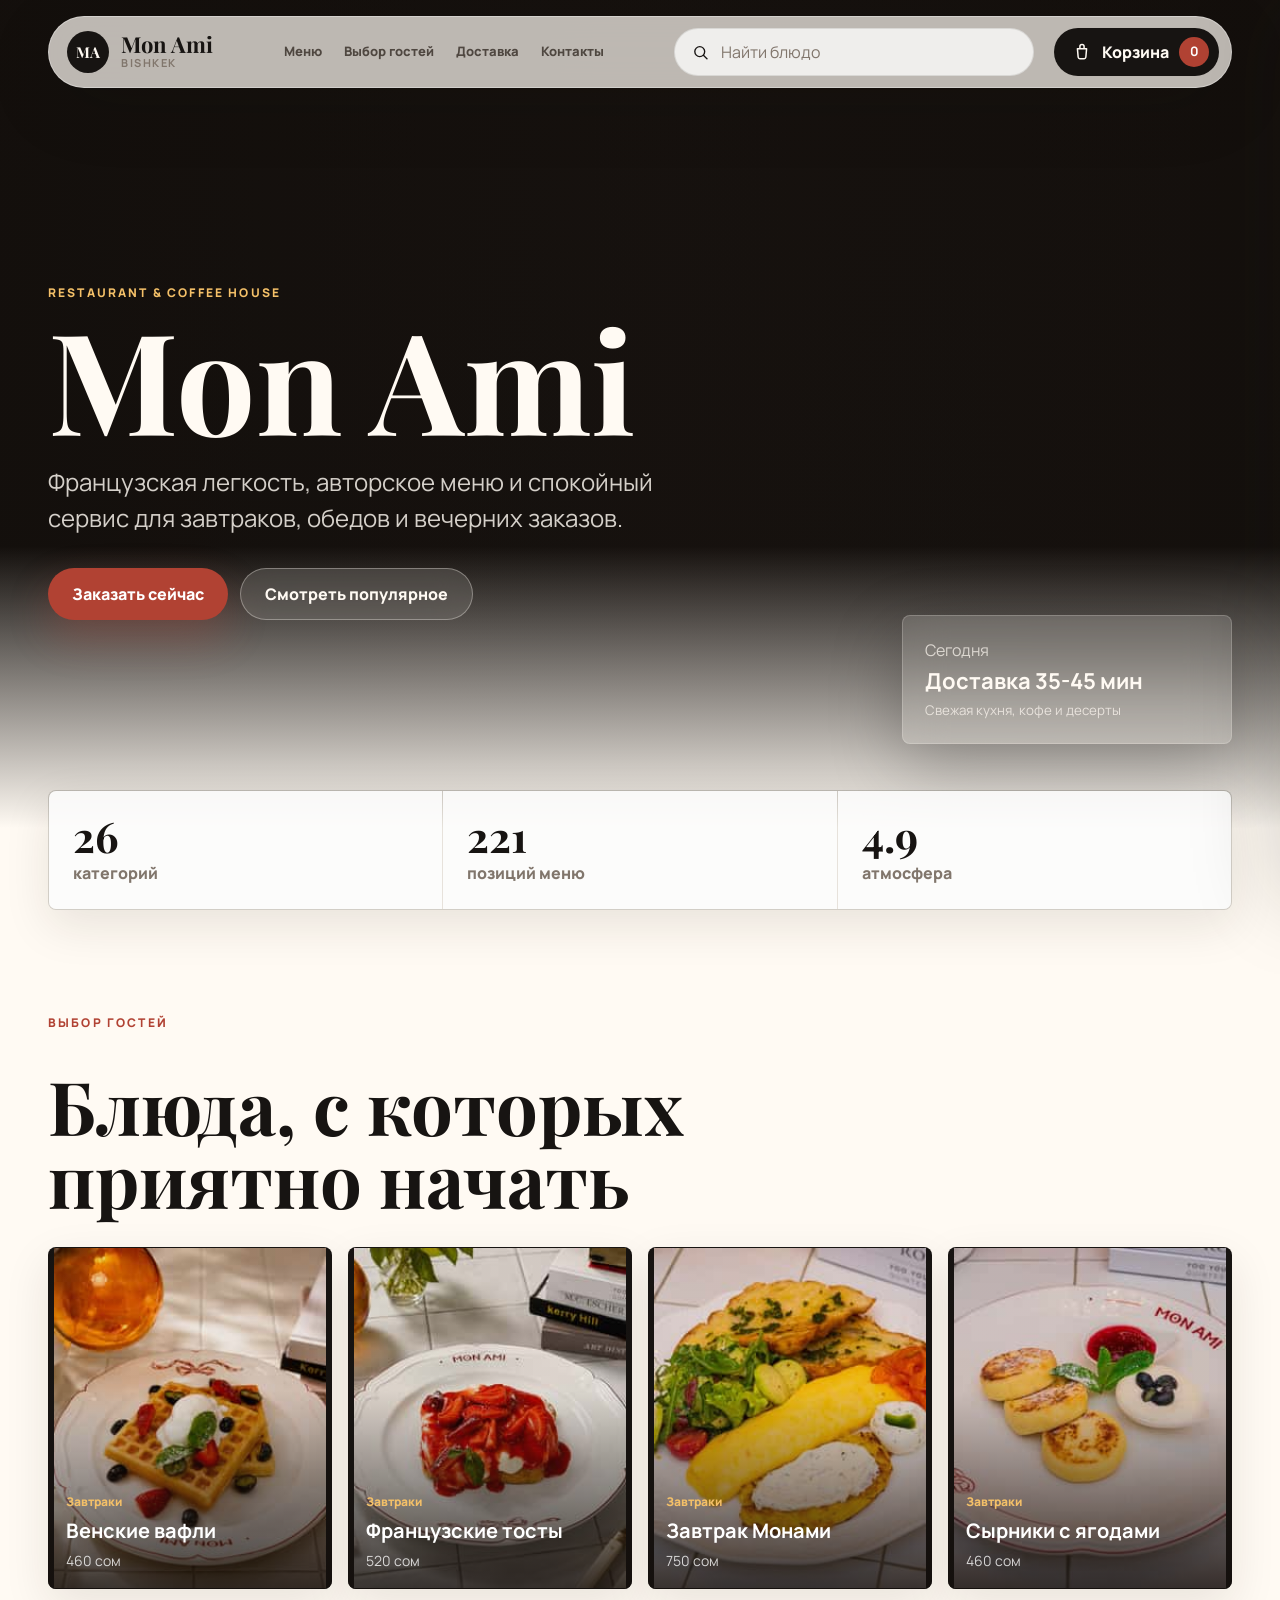
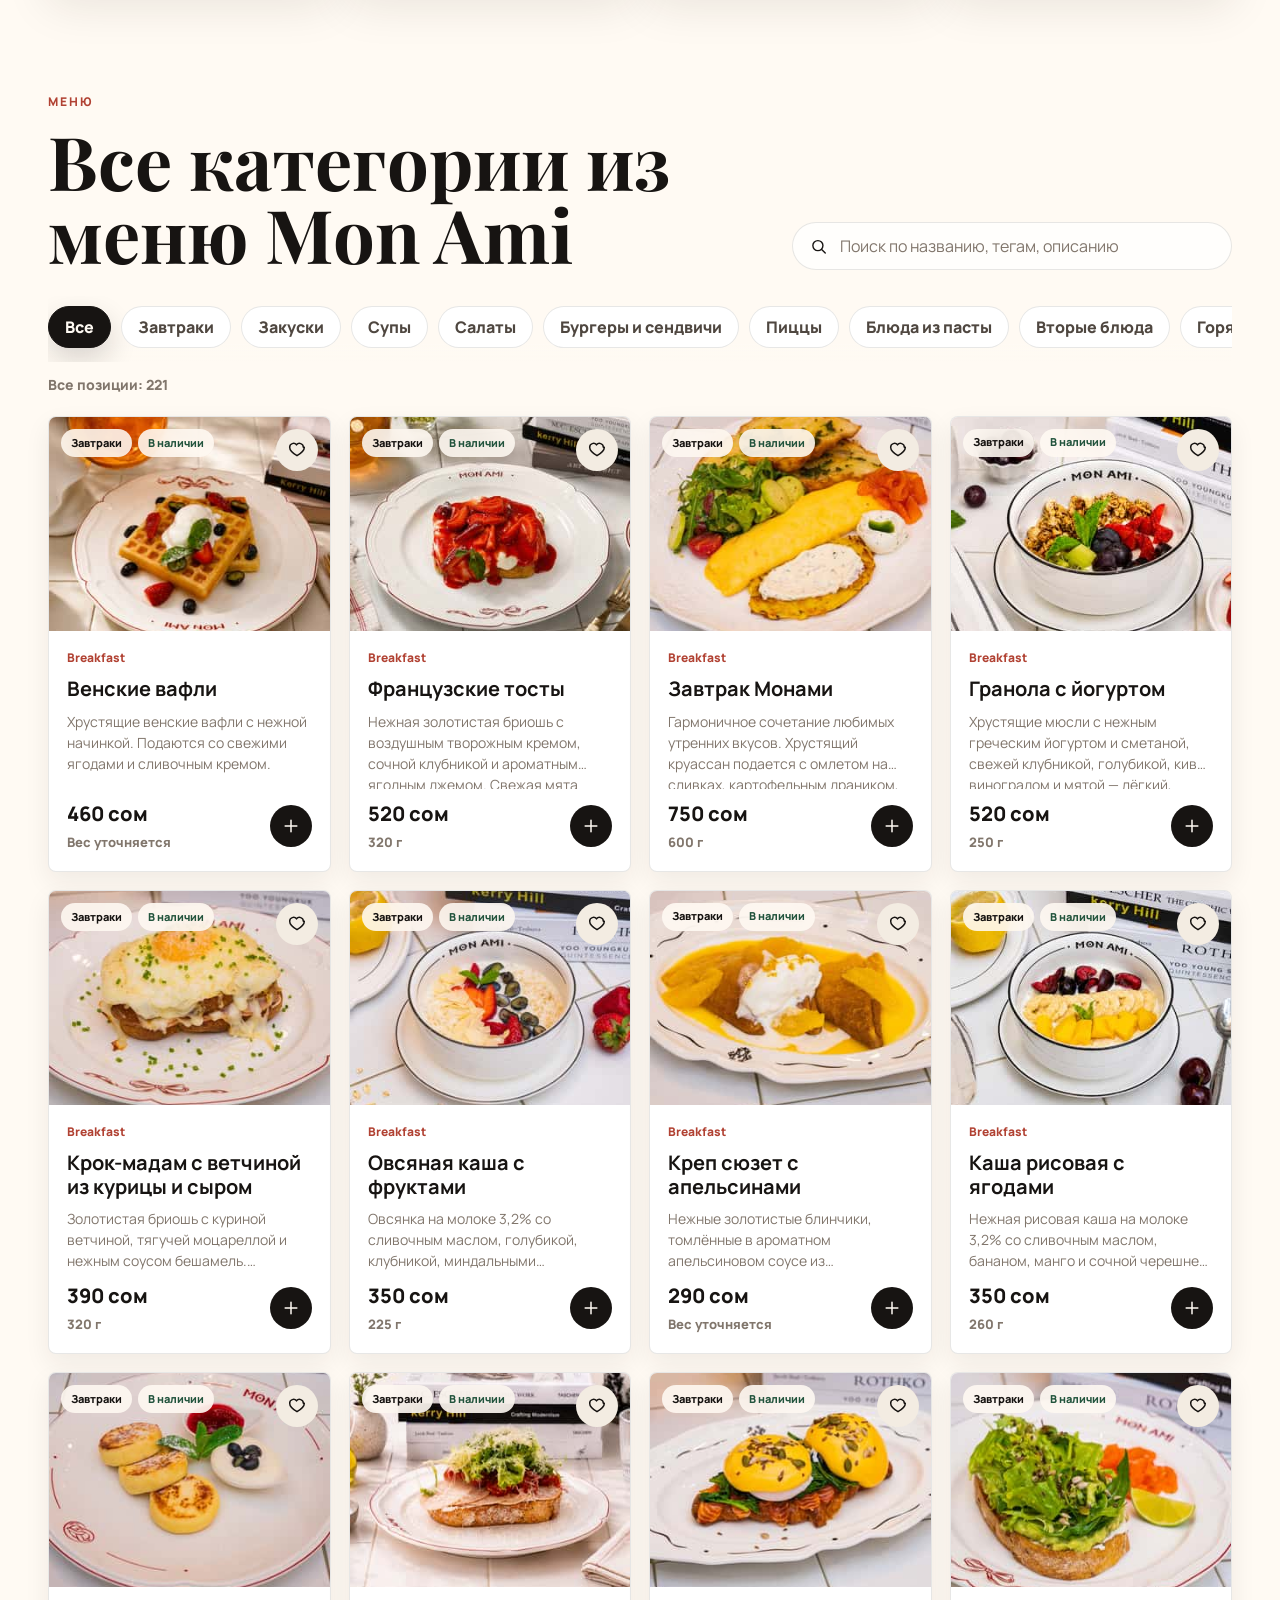
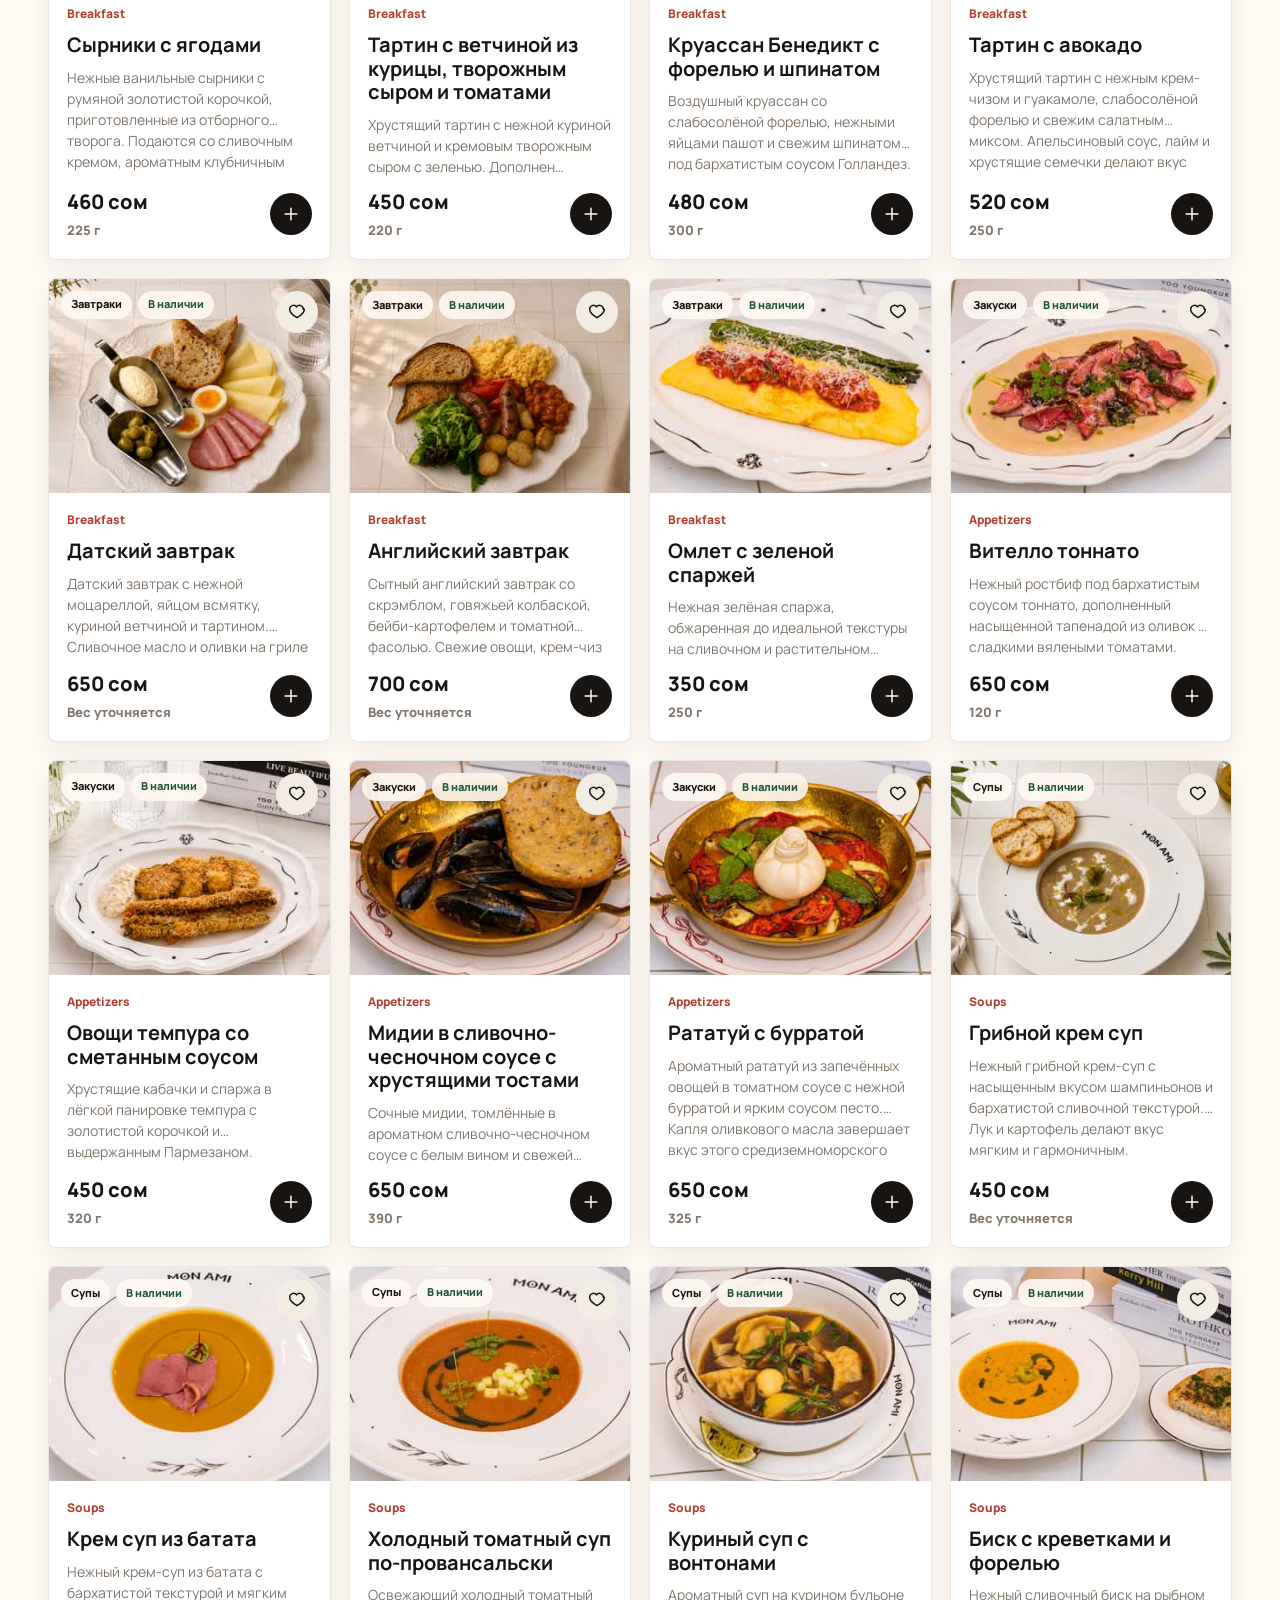
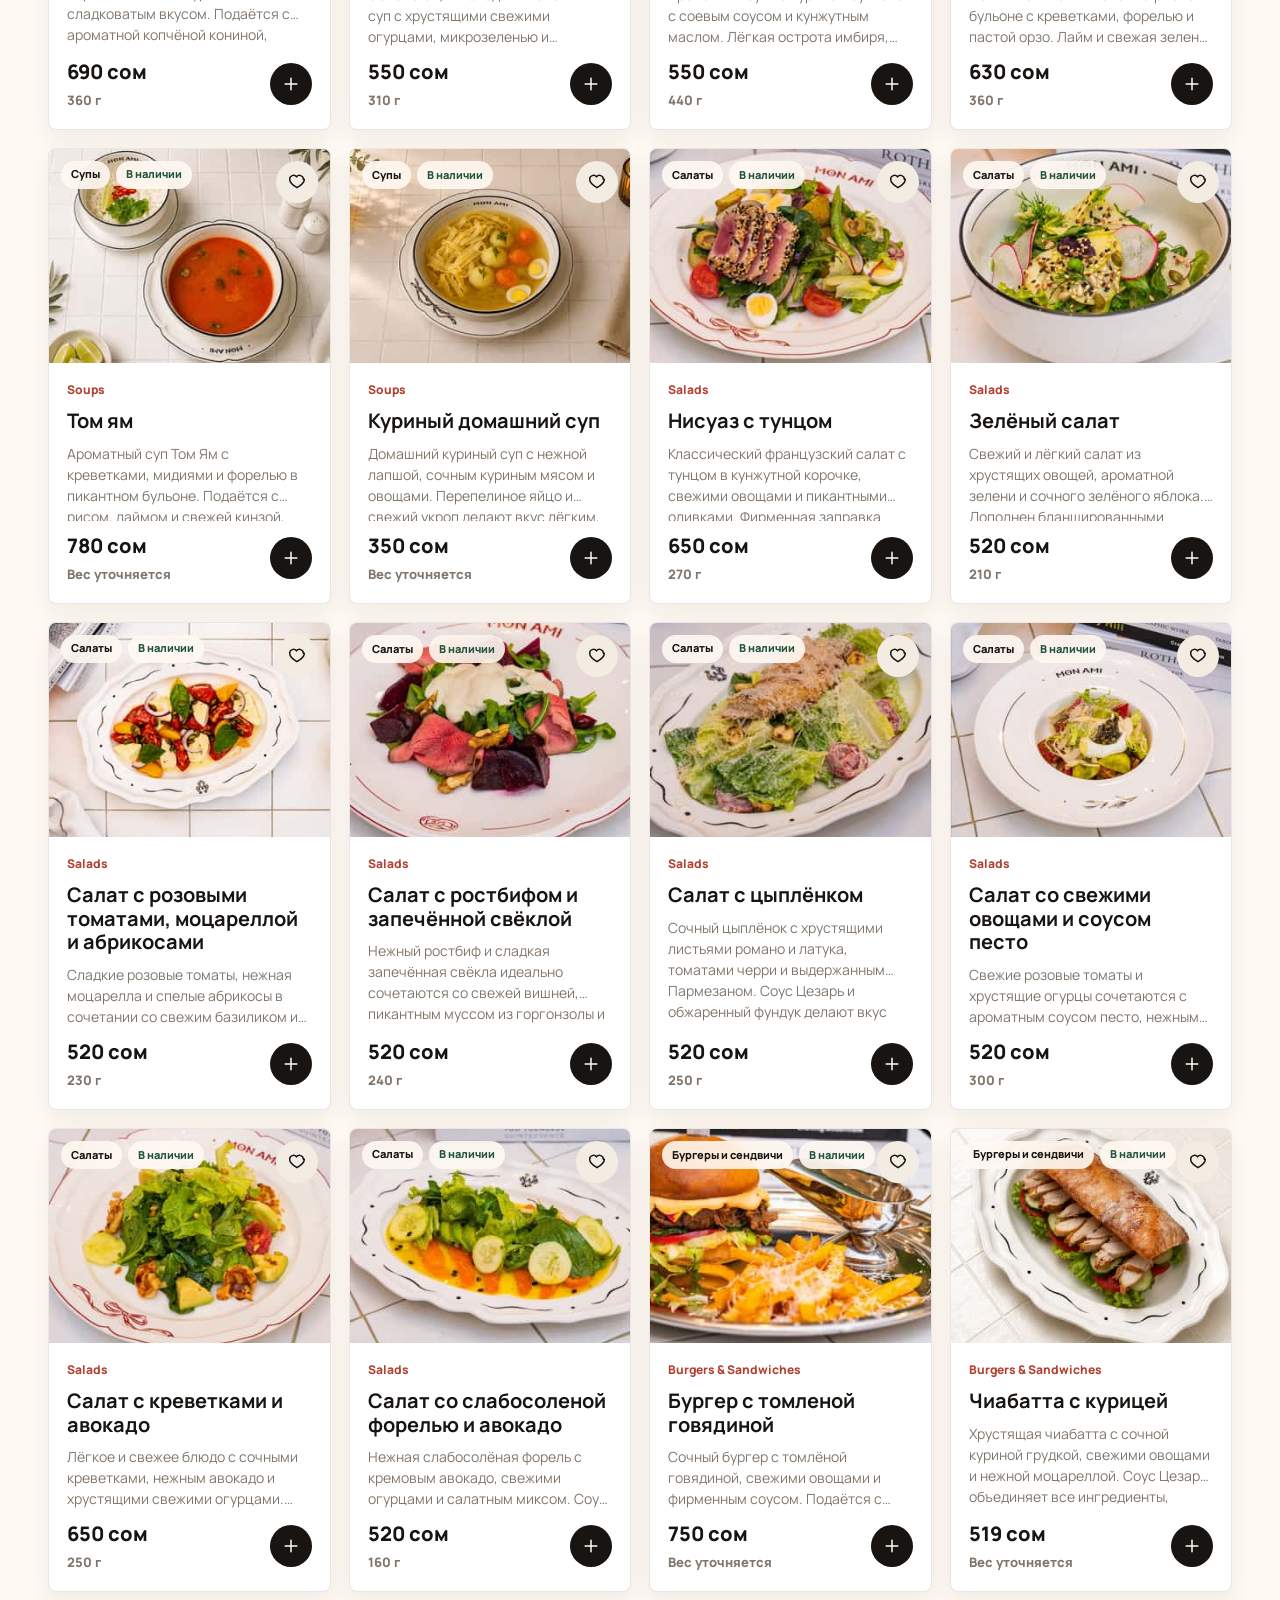
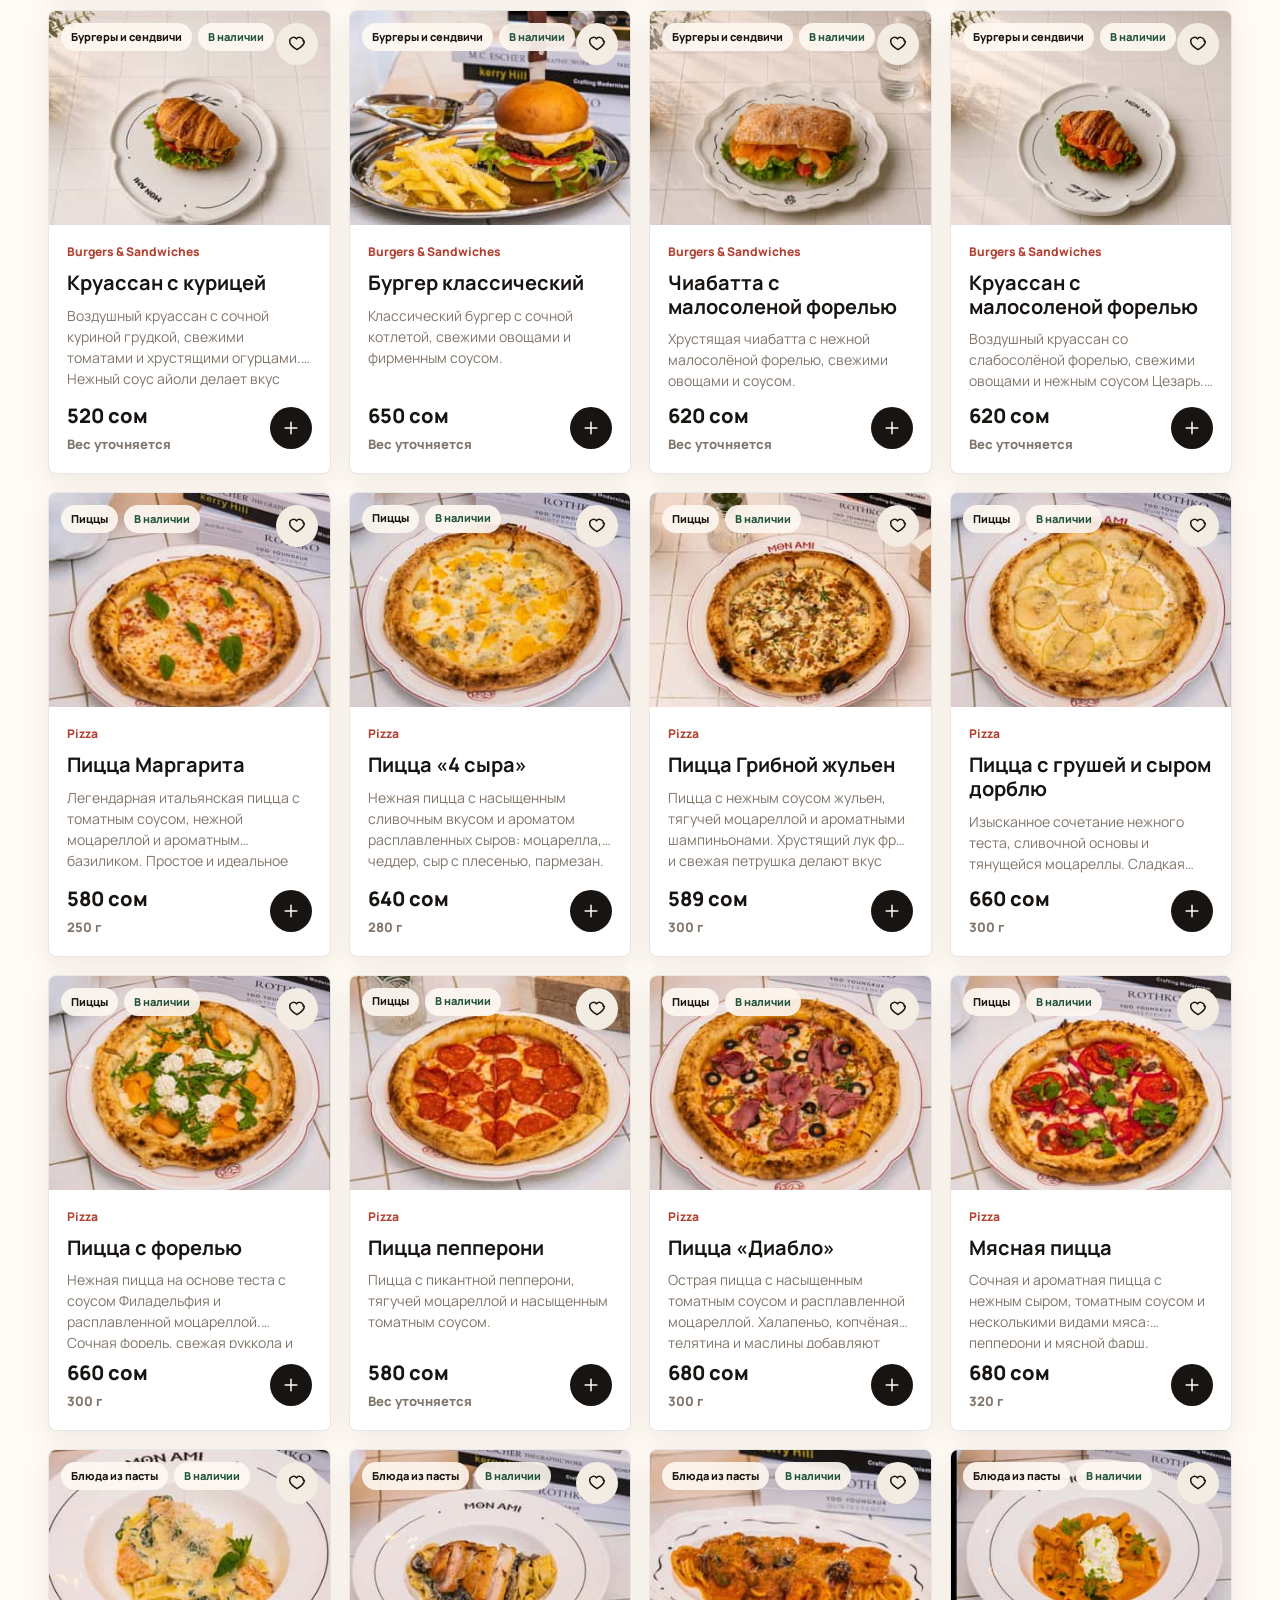
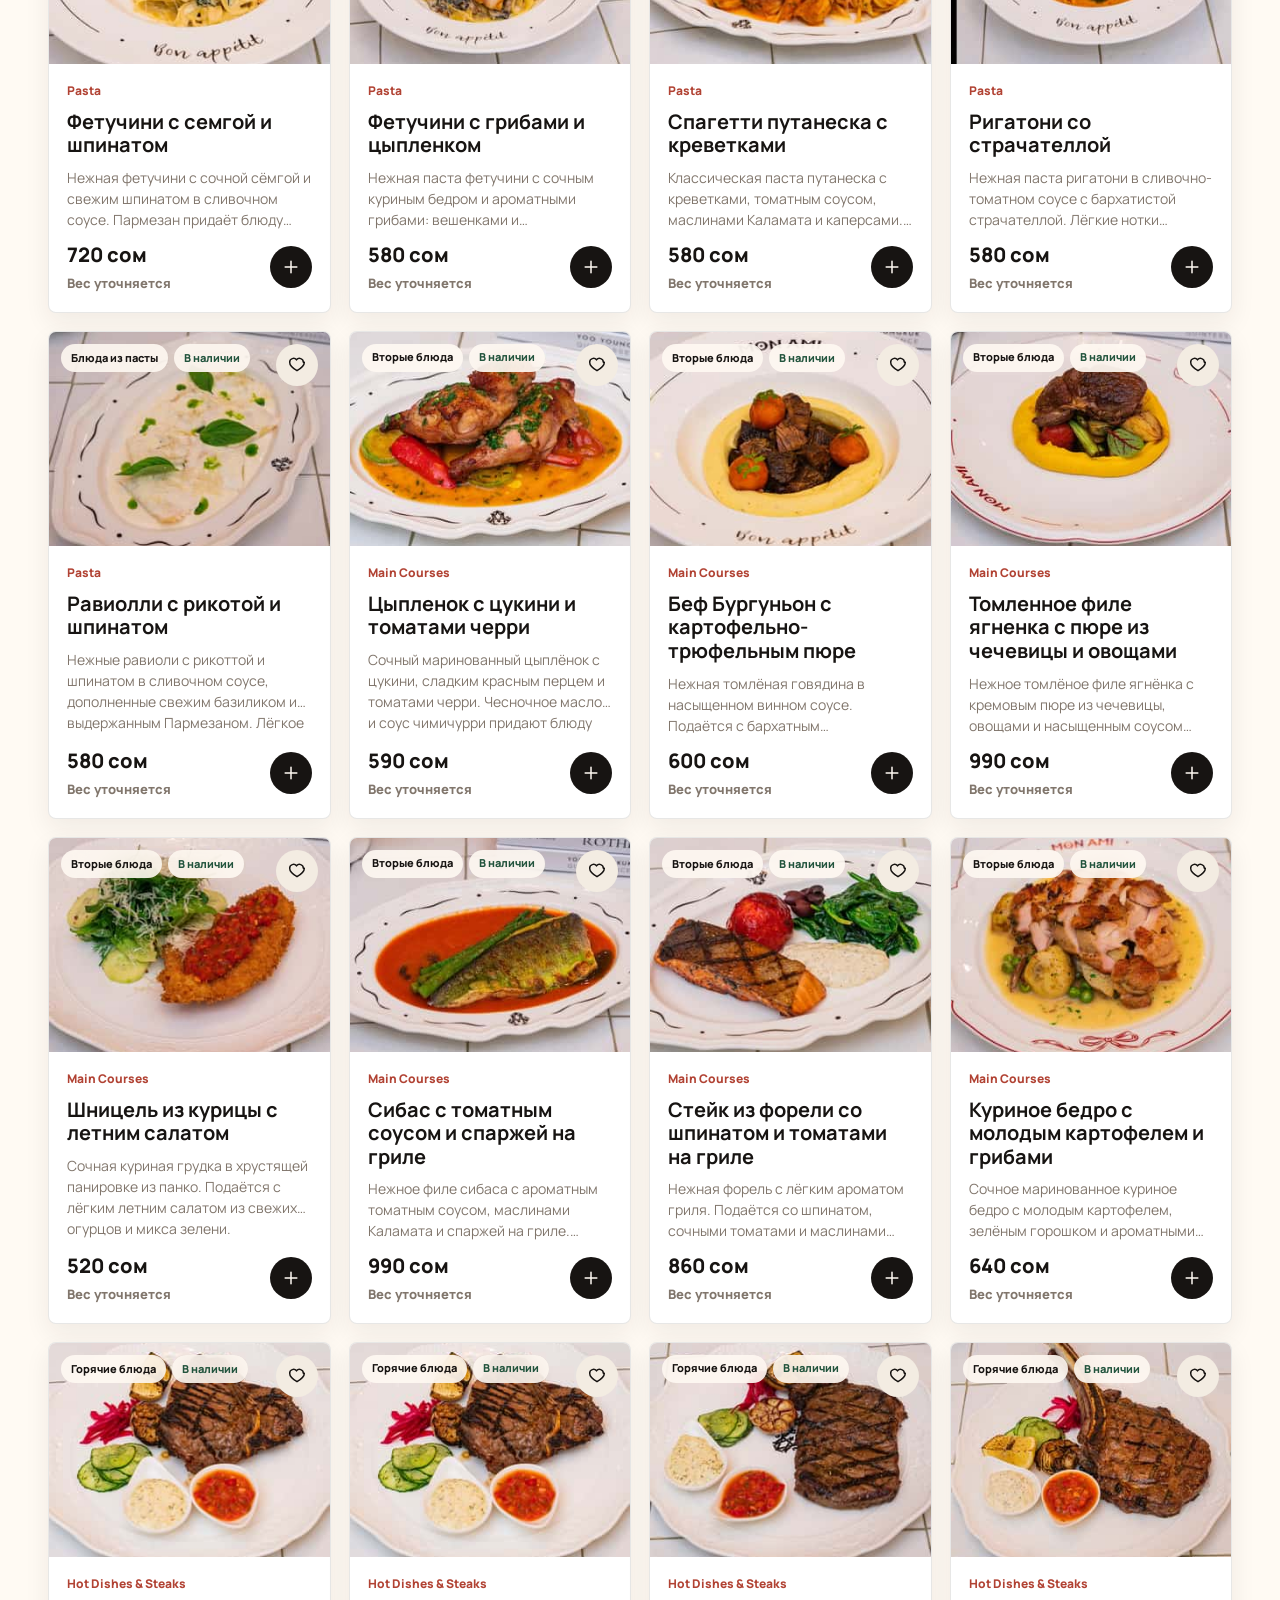
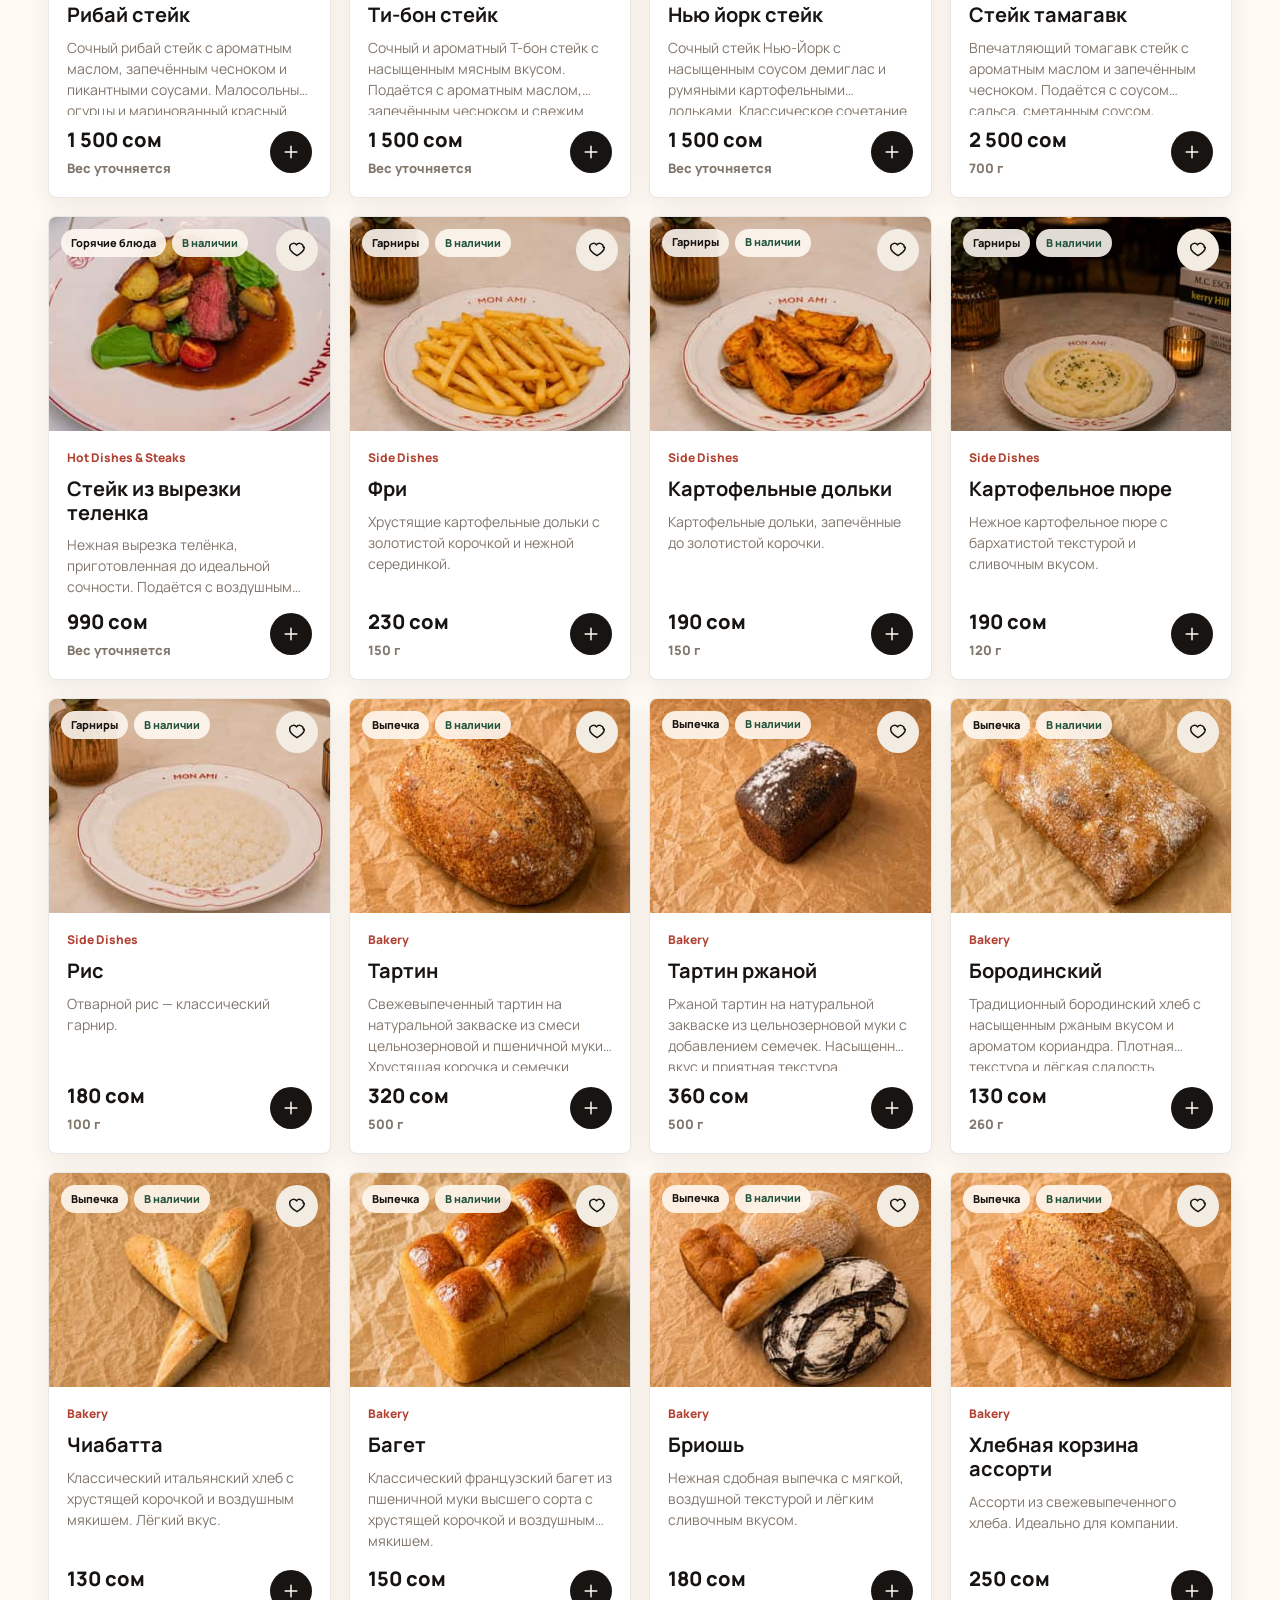
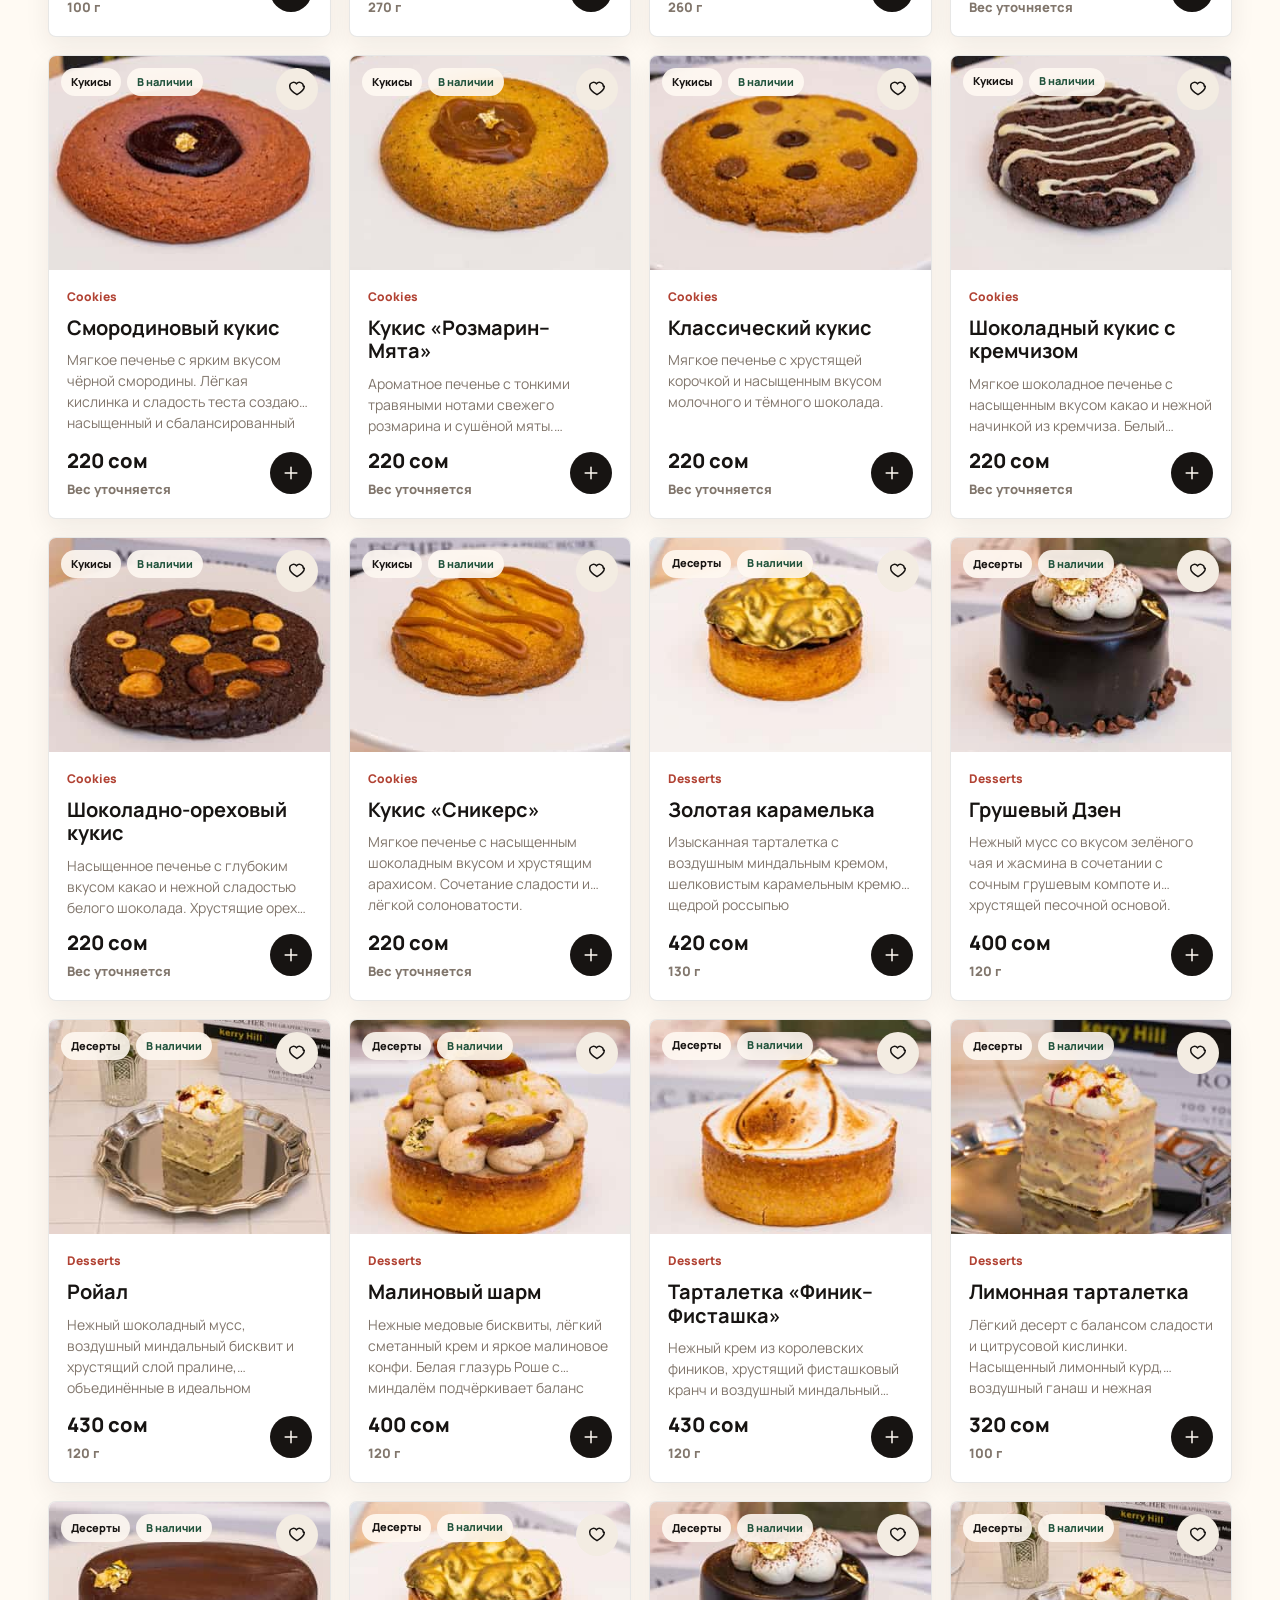
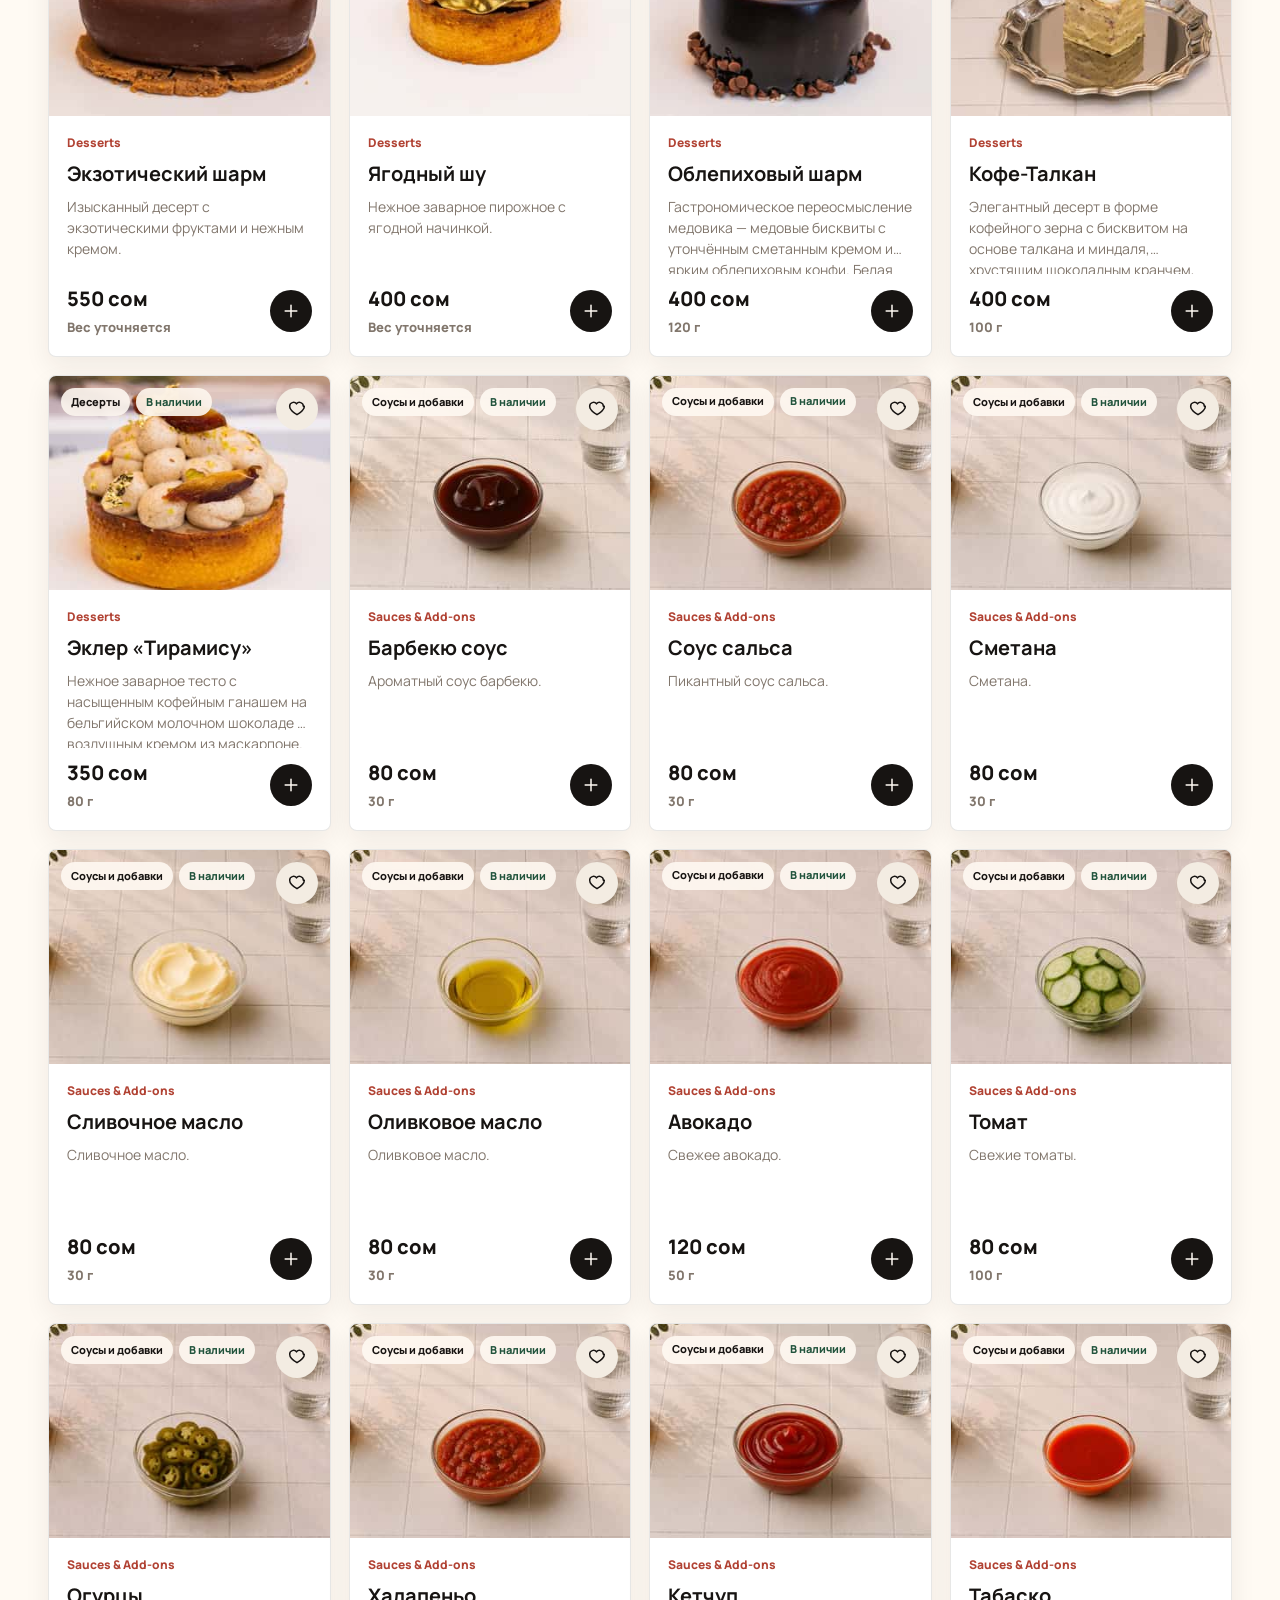
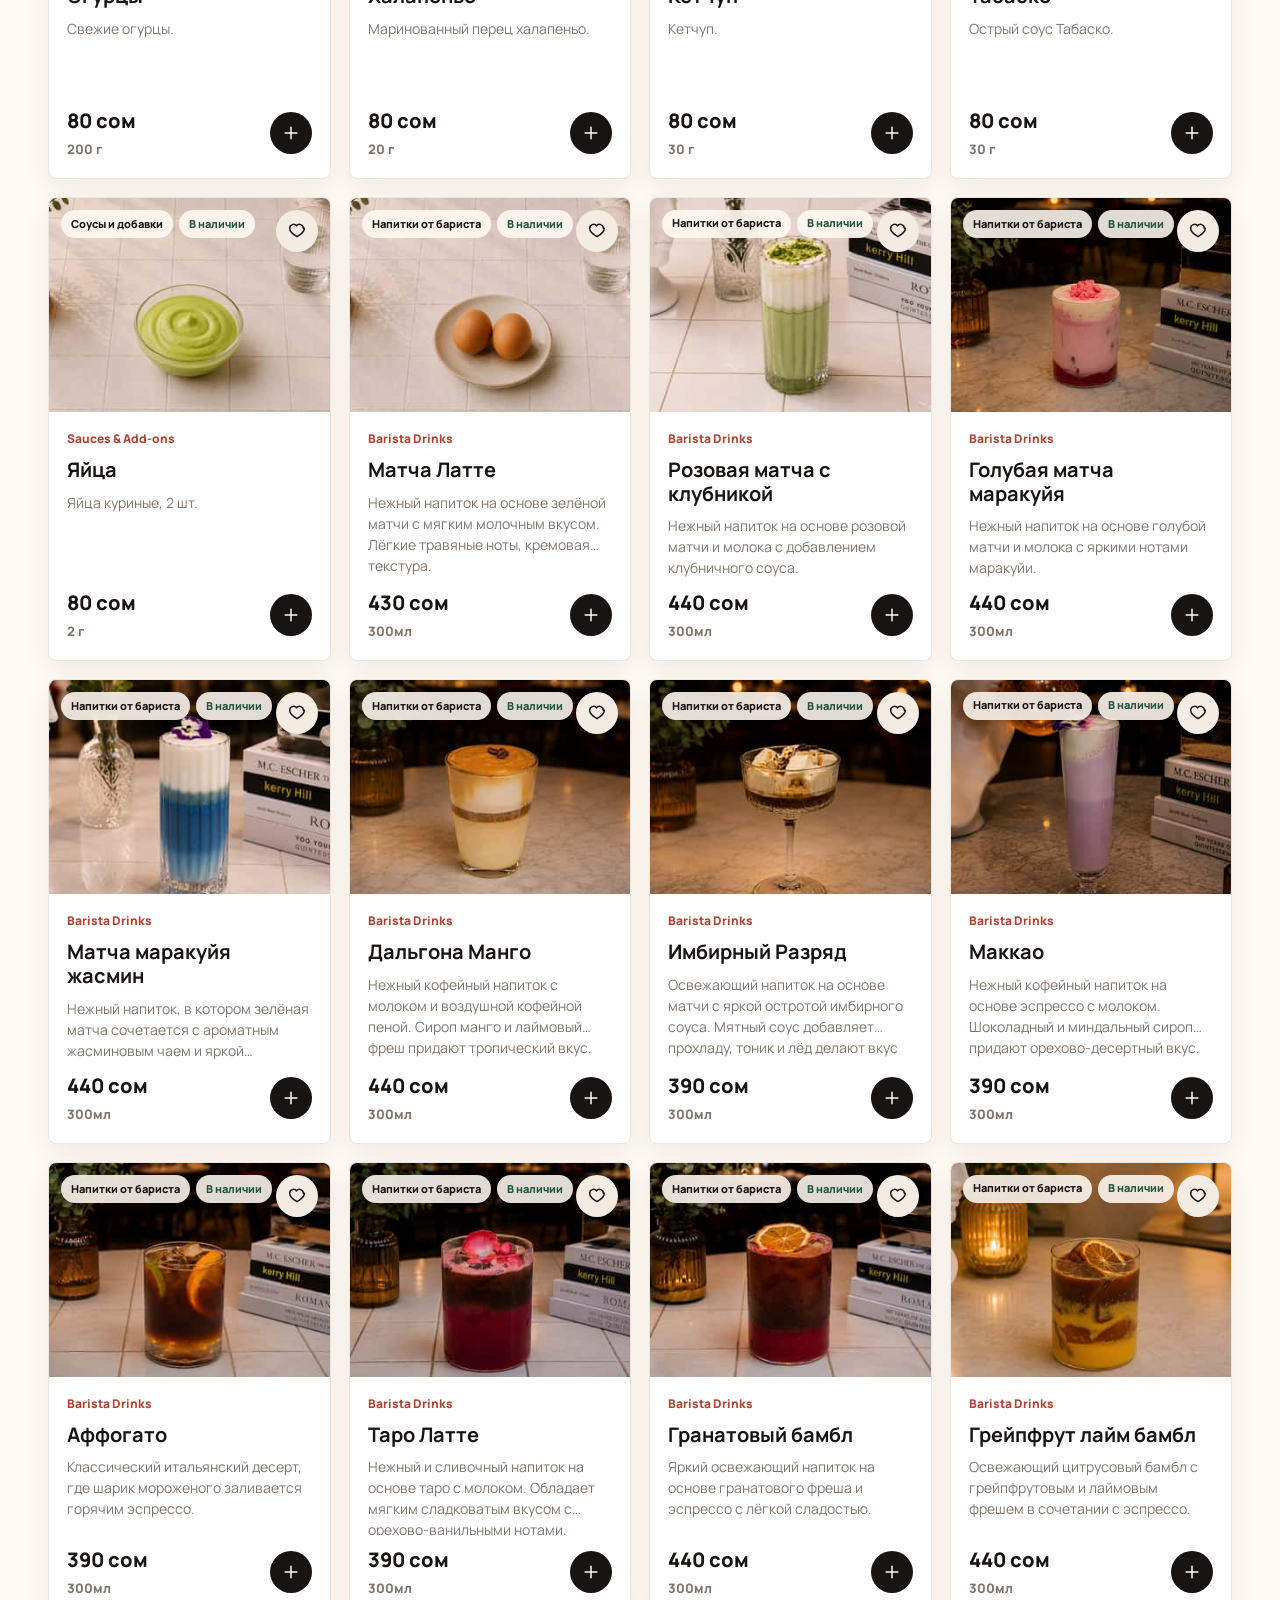
==== index.html @ ae37858f "back connect" ====
<!doctype html>
<html lang="ru">
  <head>
    <meta charset="UTF-8" />
    <meta name="viewport" content="width=device-width, initial-scale=1.0" />
    <title>Mon Ami - ресторан, кофе и десерты</title>
    <meta
      name="description"
      content="Mon Ami в Бишкеке: премиальное меню, кофе, десерты и доставка."
    />
    <link rel="preconnect" href="https://fonts.googleapis.com" />
    <link rel="preconnect" href="https://fonts.gstatic.com" crossorigin />
    <link
      href="https://fonts.googleapis.com/css2?family=Manrope:wght@400;500;600;700;800&family=Playfair+Display:wght@600;700&display=swap"
      rel="stylesheet"
    />
    <link rel="stylesheet" href="css/style.css" />
  </head>
  <body>
    <div class="site-loader" id="siteLoader" aria-hidden="true">
      <div class="loader-mark">Mon Ami</div>
      <div class="loader-line"><span></span></div>
    </div>

    <header class="navbar" id="navbar">
      <a class="brand" href="#home" aria-label="Mon Ami">
        <span class="brand-mark">MA</span>
        <span class="brand-copy">
          <strong>Mon Ami</strong>
          <small>Bishkek</small>
        </span>
      </a>

      <nav class="nav-links" aria-label="Главная навигация">
        <a href="#menu">Меню</a>
        <a href="#popular">Выбор гостей</a>
        <a href="#checkout">Доставка</a>
        <a href="#contacts">Контакты</a>
      </nav>

      <div class="nav-search" role="search">
        <svg aria-hidden="true" viewBox="0 0 24 24">
          <path
            d="m21 21-4.3-4.3m1.3-5.2a6.5 6.5 0 1 1-13 0 6.5 6.5 0 0 1 13 0Z"
          />
        </svg>
        <input
          id="globalSearch"
          type="search"
          placeholder="Найти блюдо"
          autocomplete="off"
        />
      </div>

      <div class="nav-actions">
        <button
          class="icon-button mobile-menu-button"
          id="mobileMenuButton"
          type="button"
          aria-label="Открыть меню"
          aria-expanded="false"
        >
          <svg aria-hidden="true" viewBox="0 0 24 24">
            <path d="M4 7h16M4 12h16M4 17h16" />
          </svg>
        </button>
        <button
          class="cart-pill"
          id="cartButton"
          type="button"
          aria-label="Открыть корзину"
        >
          <svg aria-hidden="true" viewBox="0 0 24 24">
            <path
              d="M6.5 8h11l-.9 10.3a2 2 0 0 1-2 1.7H9.4a2 2 0 0 1-2-1.7L6.5 8Zm3-2.5a2.5 2.5 0 0 1 5 0V8h-5V5.5Z"
            />
          </svg>
          <span>Корзина</span>
          <strong id="cartCount">0</strong>
        </button>
      </div>
    </header>

    <div class="mobile-panel" id="mobilePanel" aria-hidden="true">
      <a href="#menu">Меню</a>
      <a href="#popular">Выбор гостей</a>
      <a href="#checkout">Доставка</a>
      <a href="#contacts">Контакты</a>
    </div>

    <main>
      <section class="hero" id="home">
        <div class="hero-media" aria-hidden="true">
          <video
            autoplay
            muted
            loop
            playsinline
            poster="https://images.unsplash.com/photo-1517248135467-4c7edcad34c4?auto=format&fit=crop&w=1800&q=80"
          >
            <source src="assets/videos/paris.mp4" type="video/mp4" />
          </video>
        </div>
        <div class="hero-content reveal">
          <p class="eyebrow">Restaurant & coffee house</p>
          <h1>Mon Ami</h1>
          <p class="hero-lead">
            Французская легкость, авторское меню и спокойный сервис для
            завтраков, обедов и вечерних заказов.
          </p>
          <div class="hero-actions">
            <a class="primary-button" href="#menu">Заказать сейчас</a>
            <a class="secondary-button" href="#popular">Смотреть популярное</a>
          </div>
        </div>
        <div class="hero-card reveal" aria-label="Информация о доставке">
          <span>Сегодня</span>
          <strong>Доставка 35-45 мин</strong>
          <small>Свежая кухня, кофе и десерты</small>
        </div>
      </section>

      <section class="quick-stats" aria-label="Преимущества Mon Ami">
        <div>
          <strong id="categoryStat">26</strong>
          <span>категорий</span>
        </div>
        <div>
          <strong id="productStat">221</strong>
          <span>позиций меню</span>
        </div>
        <div>
          <strong>4.9</strong>
          <span>атмосфера</span>
        </div>
      </section>

      <section class="feature-band" id="popular">
        <div class="section-heading reveal">
          <p class="eyebrow">Выбор гостей</p>
          <h2>Блюда, с которых приятно начать</h2>
        </div>
        <div class="featured-row" id="featuredRow" aria-live="polite"></div>
      </section>

      <section class="menu-section" id="menu">
        <div class="menu-head reveal">
          <div>
            <p class="eyebrow">Меню</p>
            <h2>Все категории из меню Mon Ami</h2>
          </div>
          <div class="menu-tools">
            <label class="menu-search" for="menuSearch">
              <svg aria-hidden="true" viewBox="0 0 24 24">
                <path
                  d="m21 21-4.3-4.3m1.3-5.2a6.5 6.5 0 1 1-13 0 6.5 6.5 0 0 1 13 0Z"
                />
              </svg>
              <input
                id="menuSearch"
                type="search"
                placeholder="Поиск по названию, тегам, описанию"
                autocomplete="off"
              />
            </label>
          </div>
        </div>

        <div
          class="category-strip"
          id="categoryStrip"
          aria-label="Категории меню"
        ></div>
        <div class="results-line" id="resultsLine" aria-live="polite"></div>
        <div class="products-grid" id="productsGrid" aria-live="polite">
          <article class="skeleton-card"></article>
          <article class="skeleton-card"></article>
          <article class="skeleton-card"></article>
          <article class="skeleton-card"></article>
        </div>
      </section>

      <section class="checkout-preview" id="checkout">
        <div class="checkout-copy reveal">
          <p class="eyebrow">Доставка</p>
          <h2>Оформление без лишнего шума</h2>
          <p>
            Добавьте блюда в корзину, заполните данные доставки и выберите
            удобный способ оплаты: MBank, Bakai или наличные.
          </p>
        </div>
        <div class="checkout-stack reveal">
          <form class="checkout-card" id="checkoutForm" novalidate>
            <fieldset class="choice-group">
              <legend>Получение</legend>
              <label
                ><input
                  type="radio"
                  name="deliveryMethod"
                  value="delivery"
                  checked
                />
                Доставка</label
              >
              <label
                ><input type="radio" name="deliveryMethod" value="pickup" />
                Самовывоз</label
              >
            </fieldset>

            <div class="form-row">
              <label
                >Имя<input
                  name="name"
                  autocomplete="name"
                  data-required="true" /><span
                  class="field-error"
                  data-error-for="name"
                ></span
              ></label>
              <label
                >Телефон<input
                  name="phone"
                  type="tel"
                  autocomplete="tel"
                  data-required="true" /><span
                  class="field-error"
                  data-error-for="phone"
                ></span
              ></label>
            </div>

            <label class="delivery-field"
              >Адрес<input
                name="address"
                autocomplete="street-address"
                data-required="true" /><span
                class="field-error"
                data-error-for="address"
              ></span
            ></label>
            <div class="form-row delivery-field">
              <label
                >Квартира<input name="apartment" data-required="true" /><span
                  class="field-error"
                  data-error-for="apartment"
                ></span
              ></label>
              <label
                >Этаж<input
                  name="floor"
                  inputmode="numeric"
                  data-required="true" /><span
                  class="field-error"
                  data-error-for="floor"
                ></span
              ></label>
            </div>
            <label class="delivery-field"
              >Подъезд<input name="entrance" data-required="true" /><span
                class="field-error"
                data-error-for="entrance"
              ></span
            ></label>

            <label
              >Комментарий<textarea
                name="comment"
                rows="3"
                placeholder="Например: не звонить в домофон"
              ></textarea
              ><span class="field-error" data-error-for="comment"></span
            ></label>

            <fieldset class="choice-group">
              <legend>Оплата</legend>
              <label
                ><input type="radio" name="payment" value="MBank" checked />
                MBank</label
              >
              <label
                ><input type="radio" name="payment" value="Bakai" />
                Bakai</label
              >
              <label
                ><input type="radio" name="payment" value="Cash" />
                Наличные</label
              >
            </fieldset>

            <button class="primary-button" type="submit" id="submitOrderButton">
              Подтвердить заказ
            </button>
            <p class="form-note" id="checkoutNote" role="status"></p>
          </form>

          <aside class="checkout-summary" aria-label="Итог заказа">
            <div class="summary-heading">
              <span>Ваш заказ</span>
              <strong id="checkoutItemCount">0 позиций</strong>
            </div>
            <div class="summary-lines">
              <div>
                <span>Сумма</span><strong id="checkoutSubtotal">0 сом</strong>
              </div>
              <div>
                <span>Доставка</span
                ><strong id="checkoutDelivery">0 сом</strong>
              </div>
              <div>
                <span>Сервис</span><strong id="checkoutService">0 сом</strong>
              </div>
              <div>
                <span>Скидка</span><strong id="checkoutDiscount">0 сом</strong>
              </div>
              <div class="total-row">
                <span>Итого</span><strong id="checkoutTotal">0 сом</strong>
              </div>
            </div>
            <p id="checkoutEta">
              Добавьте блюда, чтобы увидеть время доставки.
            </p>
          </aside>
        </div>
      </section>

      <section class="success-section" id="success" hidden>
        <div class="success-card">
          <span class="success-mark">✓</span>
          <p class="eyebrow">Заказ принят</p>
          <h2>Спасибо!</h2>
          <div class="success-details">
            <div>
              <span>Номер заказа</span
              ><strong id="successOrderNumber">-</strong>
            </div>
            <div>
              <span>Статус</span><strong id="successOrderStatus">Создан</strong>
            </div>
            <div>
              <span>Ожидаемое время</span
              ><strong id="successEta">35-45 мин</strong>
            </div>
          </div>
          <a class="primary-button" href="#menu" id="continueShoppingButton"
            >Продолжить покупки</a
          >
        </div>
      </section>
    </main>

    <footer class="footer" id="contacts">
      <div>
        <strong>Mon Ami</strong>
        <p>Ресторан, кофе и десерты в Бишкеке.</p>
      </div>
      <div class="footer-links">
        <a href="#menu">Меню</a>
        <a href="#checkout">Доставка</a>
        <a
          href="https://instagram.com/monami.bishkek"
          target="_blank"
          rel="noreferrer"
          >Instagram</a
        >
      </div>
    </footer>

    <aside
      class="cart-drawer"
      id="cartDrawer"
      aria-hidden="true"
      aria-label="Корзина"
    >
      <div class="cart-header">
        <div>
          <span>Ваш заказ</span>
          <strong id="cartTitle">Корзина пуста</strong>
        </div>
        <button
          class="icon-button"
          id="closeCartButton"
          type="button"
          aria-label="Закрыть корзину"
        >
          <svg aria-hidden="true" viewBox="0 0 24 24">
            <path d="M6 6l12 12M18 6 6 18" />
          </svg>
        </button>
      </div>
      <div class="cart-items" id="cartItems"></div>
      <div class="cart-summary" id="cartSummary">
        <div class="cart-eta">
          <span>Примерное время</span><strong id="cartEta">35-45 мин</strong>
        </div>
        <label class="promo-field" for="promoInput">
          <span>Промокод</span>
          <span class="promo-control"
            ><input id="promoInput" type="text" placeholder="MONAMI10" /><button
              id="applyPromoButton"
              type="button"
            >
              OK
            </button></span
          >
        </label>
        <div><span>Сумма</span><strong id="subtotalValue">0 сом</strong></div>
        <div>
          <span>Доставка</span><strong id="deliveryValue">0 сом</strong>
        </div>
        <div><span>Сервис</span><strong id="serviceValue">0 сом</strong></div>
        <div><span>Скидка</span><strong id="discountValue">0 сом</strong></div>
        <div class="total-row">
          <span>Итого</span><strong id="totalValue">0 сом</strong>
        </div>
        <a class="primary-button" href="#checkout" id="checkoutLink"
          >Оформить</a
        >
        <button class="secondary-button" id="clearCartButton" type="button">
          Очистить корзину
        </button>
      </div>
    </aside>

    <div class="scrim" id="scrim" hidden></div>

    <dialog
      class="product-dialog"
      id="productDialog"
      aria-label="Карточка блюда"
    >
      <button
        class="icon-button dialog-close"
        id="closeProductButton"
        type="button"
        aria-label="Закрыть"
      >
        <svg aria-hidden="true" viewBox="0 0 24 24">
          <path d="M6 6l12 12M18 6 6 18" />
        </svg>
      </button>
      <div id="productDialogContent"></div>
    </dialog>

    <div class="toast" id="toast" role="status" aria-live="polite"></div>
    <div class="auth-modal" id="authModal">
      <div class="auth-modal-overlay" id="authModalOverlay"></div>

      <div class="auth-modal-content">
        <button class="auth-modal-close" id="authModalClose" type="button">
          ×
        </button>

        <div class="auth-modal-logo">MON AMI</div>

        <!-- РЕГИСТРАЦИЯ -->

        <div id="registerBlock">
          <h2>Добро пожаловать</h2>

          <p class="auth-modal-text">
            Зарегистрируйтесь, чтобы добавлять блюда в корзину и оформлять
            заказы.
          </p>

          <form id="registerForm">
            <div class="auth-field">
              <label for="registerUsername"> Имя пользователя </label>

              <input
                id="registerUsername"
                type="text"
                placeholder="Введите имя"
                required
              />
            </div>

            <div class="auth-field">
              <label for="registerPassword"> Пароль </label>

              <input
                id="registerPassword"
                type="password"
                placeholder="Введите пароль"
                required
              />
            </div>

            <div class="auth-field">
              <label for="registerPasswordConfirm"> Повторите пароль </label>

              <input
                id="registerPasswordConfirm"
                type="password"
                placeholder="Повторите пароль"
                required
              />
            </div>

            <p class="auth-error" id="registerError"></p>

            <button class="auth-submit" type="submit">
              Зарегистрироваться
            </button>
          </form>

          <button class="auth-switch" id="showLoginButton" type="button">
            Уже есть аккаунт? Войти
          </button>
        </div>

        <!-- ВХОД -->

        <div id="loginBlock" style="display: none">
          <h2>С возвращением</h2>

          <p class="auth-modal-text">Войдите, чтобы продолжить заказ.</p>

          <form id="customerLoginForm">
            <div class="auth-field">
              <label for="loginUsername"> Имя пользователя </label>

              <input
                id="loginUsername"
                type="text"
                placeholder="Введите имя"
                required
              />
            </div>

            <div class="auth-field">
              <label for="loginPassword"> Пароль </label>

              <input
                id="loginPassword"
                type="password"
                placeholder="Введите пароль"
                required
              />
            </div>

            <p class="auth-error" id="loginError"></p>

            <button class="auth-submit" type="submit">Войти</button>
          </form>

          <button class="auth-switch" id="showRegisterButton" type="button">
            Нет аккаунта? Зарегистрироваться
          </button>
        </div>
      </div>
    </div>
    <script src="js/menu.js"></script>
    <script src="js/order-service.js"></script>
    <script src="js/main.js" defer></script>
  </body>
</html>
---- css/style.css ----
*,
*::before,
*::after {
  box-sizing: border-box;
}

:root {
  --ink: #171412;
  --ink-soft: #4f4740;
  --muted: #81766c;
  --paper: #fffaf3;
  --paper-strong: #ffffff;
  --linen: #f3ece2;
  --line: rgba(23, 20, 18, 0.1);
  --line-strong: rgba(23, 20, 18, 0.18);
  --accent: #b14233;
  --accent-dark: #7f2d25;
  --sage: #71816d;
  --gold: #b8924b;
  --shadow: 0 24px 80px rgba(40, 29, 22, 0.14);
  --shadow-soft: 0 16px 46px rgba(40, 29, 22, 0.1);
  --radius: 8px;
  --radius-lg: 8px;
  --font-display: "Playfair Display", Georgia, serif;
  --font-body: "Manrope", Arial, sans-serif;
}

html {
  scroll-behavior: smooth;
  scroll-padding-top: 96px;
}

body {
  min-width: 320px;
  margin: 0;
  overflow-x: hidden;
  background: var(--paper);
  color: var(--ink);
  font-family: var(--font-body);
  line-height: 1.5;
  -webkit-font-smoothing: antialiased;
}

body.no-scroll {
  overflow: hidden;
}

img,
svg,
video {
  display: block;
}

img {
  max-width: 100%;
}

a {
  color: inherit;
  text-decoration: none;
}

button,
input,
textarea {
  font: inherit;
}

button {
  cursor: pointer;
}

:focus-visible {
  outline: 3px solid rgba(177, 66, 51, 0.35);
  outline-offset: 3px;
}

.site-loader {
  position: fixed;
  inset: 0;
  z-index: 80;
  display: grid;
  place-items: center;
  background: var(--ink);
  color: var(--paper);
  transition:
    opacity 0.45s ease,
    visibility 0.45s ease;
}

.site-loader.is-hidden {
  visibility: hidden;
  opacity: 0;
}

.loader-mark {
  font-family: var(--font-display);
  font-size: clamp(40px, 8vw, 88px);
  letter-spacing: 0.08em;
}

.loader-line {
  width: min(280px, 58vw);
  height: 2px;
  margin: 22px auto 0;
  overflow: hidden;
  background: rgba(255, 250, 243, 0.18);
}

.loader-line span {
  display: block;
  width: 100%;
  height: 100%;
  background: var(--gold);
  animation: loaderSweep 1.2s ease both;
}

@keyframes loaderSweep {
  from {
    transform: translateX(-100%);
  }
  to {
    transform: translateX(0);
  }
}

.navbar {
  position: fixed;
  top: 16px;
  left: 50%;
  z-index: 50;
  display: grid;
  grid-template-columns: auto 1fr minmax(260px, 360px) auto;
  gap: 20px;
  align-items: center;
  width: min(1184px, calc(100% - 32px));
  min-height: 72px;
  padding: 10px 12px 10px 18px;
  border: 1px solid rgba(255, 255, 255, 0.34);
  border-radius: 999px;
  background: rgba(255, 250, 243, 0.72);
  box-shadow: 0 18px 70px rgba(20, 16, 12, 0.12);
  backdrop-filter: blur(22px);
  transform: translateX(-50%);
  transition:
    background 0.25s ease,
    box-shadow 0.25s ease,
    border-color 0.25s ease,
    top 0.25s ease;
}

.navbar.is-scrolled {
  top: 10px;
  border-color: var(--line);
  background: rgba(255, 250, 243, 0.9);
  box-shadow: 0 12px 42px rgba(20, 16, 12, 0.14);
}

.brand {
  display: inline-flex;
  gap: 12px;
  align-items: center;
  min-width: max-content;
}

.brand-mark {
  display: grid;
  width: 42px;
  height: 42px;
  place-items: center;
  border-radius: 50%;
  background: var(--ink);
  color: var(--paper);
  font-family: var(--font-display);
  font-size: 15px;
  font-weight: 700;
}

.brand-copy {
  display: grid;
  gap: 0;
}

.brand-copy strong {
  font-family: var(--font-display);
  font-size: 22px;
  line-height: 1;
}

.brand-copy small {
  color: var(--muted);
  font-size: 11px;
  font-weight: 700;
  letter-spacing: 0.14em;
  text-transform: uppercase;
}

.nav-links {
  display: flex;
  gap: 22px;
  align-items: center;
  justify-content: center;
  color: var(--ink-soft);
  font-size: 13px;
  font-weight: 800;
}

.nav-links a {
  padding: 12px 0;
  transition: color 0.2s ease;
}

.nav-links a:hover {
  color: var(--accent);
}

.nav-search,
.menu-search {
  display: flex;
  align-items: center;
  gap: 10px;
  height: 48px;
  padding: 0 16px;
  border: 1px solid var(--line);
  border-radius: 999px;
  background: rgba(255, 255, 255, 0.76);
}

.nav-search svg,
.menu-search svg,
.cart-pill svg,
.icon-button svg,
.product-action svg {
  width: 20px;
  height: 20px;
  fill: none;
  stroke: currentColor;
  stroke-linecap: round;
  stroke-linejoin: round;
  stroke-width: 1.8;
}

.nav-search input,
.menu-search input {
  width: 100%;
  min-width: 0;
  border: 0;
  outline: 0;
  background: transparent;
  color: var(--ink);
}

.nav-search input::placeholder,
.menu-search input::placeholder {
  color: var(--muted);
}

.nav-actions {
  display: flex;
  gap: 8px;
  align-items: center;
}

.icon-button,
.cart-pill,
.primary-button,
.secondary-button,
.category-chip,
.product-action,
.quantity-button {
  border: 0;
  transition:
    transform 0.2s ease,
    box-shadow 0.2s ease,
    background 0.2s ease,
    color 0.2s ease,
    border-color 0.2s ease;
}

.icon-button {
  display: grid;
  width: 48px;
  height: 48px;
  place-items: center;
  border: 1px solid var(--line);
  border-radius: 50%;
  background: rgba(255, 255, 255, 0.72);
  color: var(--ink);
}

.icon-button:hover,
.cart-pill:hover,
.primary-button:hover,
.secondary-button:hover,
.category-chip:hover,
.quantity-button:hover {
  transform: translateY(-1px);
}

.mobile-menu-button {
  display: none;
}

.cart-pill {
  display: inline-flex;
  gap: 10px;
  align-items: center;
  min-height: 48px;
  padding: 0 10px 0 18px;
  border-radius: 999px;
  background: var(--ink);
  color: var(--paper);
  font-weight: 800;
}

.cart-pill strong {
  display: grid;
  min-width: 30px;
  height: 30px;
  place-items: center;
  border-radius: 50%;
  background: var(--accent);
  color: #fff;
  font-size: 13px;
}

.cart-pill.is-pulsing {
  animation: cartPulse 0.42s ease;
}

@keyframes cartPulse {
  0% {
    transform: scale(1);
  }
  45% {
    transform: scale(1.06);
  }
  100% {
    transform: scale(1);
  }
}

.mobile-panel {
  position: fixed;
  top: 96px;
  left: 50%;
  z-index: 45;
  display: none;
  width: min(420px, calc(100% - 32px));
  padding: 16px;
  border: 1px solid var(--line);
  border-radius: var(--radius);
  background: rgba(255, 250, 243, 0.96);
  box-shadow: var(--shadow);
  transform: translateX(-50%);
}

.mobile-panel.is-open {
  display: grid;
}

.mobile-panel a {
  padding: 14px;
  border-radius: var(--radius);
  font-weight: 800;
}

.mobile-panel a:hover {
  background: var(--linen);
}

.hero {
  position: relative;
  display: grid;
  min-height: 92svh;
  padding: 148px max(24px, calc((100vw - 1184px) / 2)) 72px;
  overflow: hidden;
  color: var(--paper);
}

.hero::after {
  position: absolute;
  inset: auto 0 0;
  height: 34%;
  content: "";
  background: linear-gradient(to bottom, rgba(255, 250, 243, 0), var(--paper));
  pointer-events: none;
}

.hero-media {
  position: absolute;
  inset: 0;
  background: #1d1714;
}

.hero-media::after {
  position: absolute;
  inset: 0;
  content: "";
  background:
    linear-gradient(
      90deg,
      rgba(18, 14, 11, 0.78),
      rgba(18, 14, 11, 0.34) 52%,
      rgba(18, 14, 11, 0.62)
    ),
    linear-gradient(180deg, rgba(18, 14, 11, 0.46), rgba(18, 14, 11, 0.4));
}

.hero-media video {
  width: 100%;
  height: 100%;
  object-fit: cover;
}

.hero-content {
  position: relative;
  z-index: 1;
  align-self: center;
  max-width: 760px;
}

.eyebrow {
  margin: 0 0 14px;
  color: var(--accent);
  font-size: 12px;
  font-weight: 900;
  letter-spacing: 0.18em;
  text-transform: uppercase;
}

.hero .eyebrow {
  color: #f4c068;
}

h1,
h2,
h3,
p {
  margin-top: 0;
}

h1,
h2 {
  font-family: var(--font-display);
  letter-spacing: 0;
}

h1 {
  margin-bottom: 24px;
  font-size: clamp(64px, 11vw, 150px);
  line-height: 0.88;
}

h2 {
  max-width: 760px;
  margin-bottom: 0;
  font-size: clamp(34px, 6vw, 74px);
  line-height: 0.98;
}

h3 {
  font-size: 20px;
  line-height: 1.15;
}

.hero-lead {
  max-width: 620px;
  margin-bottom: 32px;
  color: rgba(255, 250, 243, 0.82);
  font-size: clamp(18px, 2vw, 24px);
}

.hero-actions {
  display: flex;
  flex-wrap: wrap;
  gap: 12px;
}

.primary-button,
.secondary-button {
  display: inline-flex;
  align-items: center;
  justify-content: center;
  min-height: 52px;
  padding: 0 24px;
  border-radius: 999px;
  font-weight: 900;
}

.primary-button {
  background: var(--accent);
  color: #fff;
  box-shadow: 0 18px 40px rgba(177, 66, 51, 0.28);
}

.primary-button:hover {
  background: var(--accent-dark);
  box-shadow: 0 20px 46px rgba(177, 66, 51, 0.34);
}

.secondary-button {
  border: 1px solid var(--line-strong);
  background: rgba(255, 255, 255, 0.72);
  color: var(--ink);
}

.hero .secondary-button {
  border-color: rgba(255, 250, 243, 0.34);
  background: rgba(255, 250, 243, 0.12);
  color: var(--paper);
  backdrop-filter: blur(16px);
}

.hero-card {
  position: absolute;
  right: max(24px, calc((100vw - 1184px) / 2));
  bottom: 84px;
  z-index: 2;
  display: grid;
  gap: 3px;
  width: min(330px, calc(100% - 48px));
  padding: 22px;
  border: 1px solid rgba(255, 250, 243, 0.2);
  border-radius: var(--radius-lg);
  background: rgba(255, 250, 243, 0.14);
  box-shadow: 0 24px 70px rgba(0, 0, 0, 0.26);
  backdrop-filter: blur(20px);
}

.hero-card span,
.hero-card small {
  color: rgba(255, 250, 243, 0.72);
}

.hero-card strong {
  font-size: 22px;
}

.quick-stats {
  position: relative;
  z-index: 3;
  display: grid;
  grid-template-columns: repeat(3, 1fr);
  gap: 1px;
  width: min(1184px, calc(100% - 32px));
  margin: -38px auto 0;
  overflow: hidden;
  border: 1px solid var(--line);
  border-radius: var(--radius-lg);
  background: var(--line);
  box-shadow: var(--shadow-soft);
}

.quick-stats div {
  display: grid;
  gap: 4px;
  min-height: 118px;
  padding: 24px;
  background: rgba(255, 255, 255, 0.88);
}

.quick-stats strong {
  font-family: var(--font-display);
  font-size: 42px;
  line-height: 1;
}

.quick-stats span {
  color: var(--muted);
  font-weight: 800;
}

.feature-band,
.menu-section,
.checkout-preview {
  width: min(1184px, calc(100% - 32px));
  margin: 0 auto;
  padding: 104px 0 0;
}

.section-heading,
.menu-head,
.checkout-preview {
  display: grid;
  gap: 24px;
}

.featured-row {
  display: grid;
  grid-template-columns: repeat(4, minmax(0, 1fr));
  gap: 16px;
  margin-top: 32px;
}

.featured-card {
  position: relative;
  min-height: 340px;
  overflow: hidden;
  border: 0;
  border-radius: var(--radius-lg);
  background: var(--ink);
  color: #fff;
  cursor: pointer;
  text-align: left;
  box-shadow: var(--shadow-soft);
  isolation: isolate;
}

.featured-card img {
  width: 100%;
  height: 100%;
  min-height: 340px;
  object-fit: cover;
  transition: transform 0.5s ease;
}

.featured-card:hover img {
  transform: scale(1.05);
}

.featured-card::after {
  position: absolute;
  inset: 0;
  z-index: 1;
  content: "";
  background: linear-gradient(
    to top,
    rgba(20, 15, 12, 0.82),
    rgba(20, 15, 12, 0.08) 58%
  );
}

.featured-card div {
  position: absolute;
  inset: auto 18px 18px;
  z-index: 2;
}

.featured-card span {
  display: inline-flex;
  margin-bottom: 8px;
  color: #f4c068;
  font-size: 12px;
  font-weight: 900;
}

.featured-card h3 {
  margin-bottom: 8px;
}

.featured-card p {
  margin: 0;
  color: rgba(255, 255, 255, 0.78);
  font-size: 14px;
}

.menu-head {
  grid-template-columns: minmax(0, 1fr) minmax(280px, 440px);
  align-items: end;
  margin-bottom: 26px;
}

.menu-tools {
  display: grid;
  gap: 10px;
}

.category-strip {
  position: sticky;
  top: 96px;
  z-index: 10;
  display: flex;
  gap: 10px;
  padding: 10px 0 14px;
  margin-bottom: 12px;
  overflow-x: auto;
  background: linear-gradient(var(--paper) 72%, rgba(255, 250, 243, 0));
  scrollbar-width: none;
}

.category-strip::-webkit-scrollbar {
  display: none;
}

.category-chip {
  flex: 0 0 auto;
  min-height: 42px;
  padding: 0 16px;
  border: 1px solid var(--line);
  border-radius: 999px;
  background: #fff;
  color: var(--ink-soft);
  font-weight: 900;
  white-space: nowrap;
}

.category-chip.is-active {
  border-color: var(--ink);
  background: var(--ink);
  color: var(--paper);
  box-shadow: 0 12px 28px rgba(23, 20, 18, 0.16);
}

.results-line {
  min-height: 28px;
  margin-bottom: 14px;
  color: var(--muted);
  font-size: 14px;
  font-weight: 800;
}

.products-grid {
  display: grid;
  grid-template-columns: repeat(4, minmax(0, 1fr));
  gap: 18px;
}

.product-card {
  position: relative;
  display: flex;
  min-height: 456px;
  overflow: hidden;
  border: 1px solid var(--line);
  border-radius: var(--radius-lg);
  background: var(--paper-strong);
  box-shadow: 0 10px 26px rgba(40, 29, 22, 0.07);
  transition:
    transform 0.25s ease,
    box-shadow 0.25s ease,
    border-color 0.25s ease;
}

.product-card:hover {
  border-color: rgba(177, 66, 51, 0.22);
  box-shadow: var(--shadow-soft);
  transform: translateY(-4px);
}

.product-card-inner {
  display: grid;
  width: 100%;
  grid-template-rows: 214px 1fr;
}

.product-media {
  position: relative;
  width: 100%;
  border: 0;
  padding: 0;
  overflow: hidden;
  background: var(--linen);
  color: inherit;
  text-align: left;
}

.product-media img {
  width: 100%;
  height: 100%;
  object-fit: cover;
  transition: transform 0.45s ease;
}

.product-card:hover .product-media img {
  transform: scale(1.05);
}

.badge-row {
  position: absolute;
  top: 12px;
  left: 12px;
  right: 12px;
  display: flex;
  gap: 8px;
  align-items: flex-start;
  justify-content: space-between;
  pointer-events: none;
}

.badge-stack {
  display: flex;
  flex-wrap: wrap;
  gap: 6px;
}

.badge {
  display: inline-flex;
  align-items: center;
  min-height: 28px;
  padding: 0 10px;
  border-radius: 999px;
  background: rgba(255, 250, 243, 0.88);
  color: var(--ink);
  font-size: 11px;
  font-weight: 900;
  backdrop-filter: blur(12px);
}

.badge.available {
  color: #22543d;
}

.badge.unavailable {
  color: var(--accent-dark);
}

.favorite-button {
  position: absolute;
  top: 12px;
  right: 12px;
  z-index: 3;
  pointer-events: auto;
}

.product-body {
  display: grid;
  grid-template-rows: auto auto 1fr auto;
  gap: 10px;
  padding: 18px;
}

.product-kicker {
  color: var(--accent);
  font-size: 12px;
  font-weight: 900;
}

.product-title {
  margin: 0;
  color: var(--ink);
  font-size: 20px;
  line-height: 1.18;
}

.product-title-button {
  width: 100%;
  border: 0;
  padding: 0;
  background: transparent;
  color: inherit;
  text-align: left;
}

.product-title-button:hover .product-title {
  color: var(--accent);
}

.product-description {
  display: -webkit-box;
  min-height: 63px;
  margin: 0;
  overflow: hidden;
  color: var(--muted);
  font-size: 14px;
  -webkit-box-orient: vertical;
  -webkit-line-clamp: 3;
}

.product-meta {
  display: flex;
  gap: 8px;
  align-items: center;
  justify-content: space-between;
}

.product-price {
  font-size: 20px;
  font-weight: 900;
}

.product-weight {
  color: var(--muted);
  font-size: 13px;
  font-weight: 800;
}

.product-actions {
  display: flex;
  gap: 8px;
  align-items: center;
}

.product-action {
  display: grid;
  width: 42px;
  height: 42px;
  place-items: center;
  border-radius: 50%;
  background: var(--linen);
  color: var(--ink);
}

.product-action:hover,
.favorite-button.is-active {
  background: var(--accent);
  color: #fff;
}

.product-action.add {
  background: var(--ink);
  color: var(--paper);
}

.product-action.add:hover {
  background: var(--accent);
}

.product-action:disabled {
  cursor: not-allowed;
  opacity: 0.55;
}

.card-quantity {
  box-shadow: inset 0 0 0 1px var(--line);
}

.skeleton-card {
  min-height: 456px;
  border-radius: var(--radius-lg);
  background: linear-gradient(100deg, #eee4d9 0%, #fffaf3 45%, #eee4d9 90%);
  background-size: 220% 100%;
  animation: skeleton 1.3s ease infinite;
}

@keyframes skeleton {
  to {
    background-position-x: -220%;
  }
}

.empty-state {
  grid-column: 1 / -1;
  display: grid;
  min-height: 260px;
  place-items: center;
  border: 1px dashed var(--line-strong);
  border-radius: var(--radius-lg);
  color: var(--muted);
  text-align: center;
}

.checkout-preview {
  grid-template-columns: minmax(0, 0.78fr) minmax(360px, 0.92fr);
  align-items: start;
  padding-bottom: 112px;
}

.checkout-copy p:not(.eyebrow) {
  max-width: 560px;
  color: var(--muted);
  font-size: 18px;
}

.checkout-card {
  display: grid;
  gap: 16px;
  padding: 24px;
  border: 1px solid var(--line);
  border-radius: var(--radius-lg);
  background: #fff;
  box-shadow: var(--shadow-soft);
}

.checkout-stack {
  display: grid;
  gap: 16px;
}

.form-row {
  display: grid;
  grid-template-columns: repeat(2, minmax(0, 1fr));
  gap: 12px;
}

.checkout-card label {
  display: grid;
  gap: 8px;
  color: var(--ink-soft);
  font-size: 13px;
  font-weight: 900;
}

.checkout-card label[hidden],
.checkout-card .delivery-field[hidden] {
  display: none;
}

.checkout-card input,
.checkout-card textarea {
  width: 100%;
  min-height: 48px;
  padding: 12px 14px;
  border: 1px solid var(--line);
  border-radius: var(--radius);
  background: var(--paper);
  color: var(--ink);
  outline: 0;
}

.checkout-card input:focus,
.checkout-card textarea:focus {
  border-color: rgba(177, 66, 51, 0.48);
  box-shadow: 0 0 0 4px rgba(177, 66, 51, 0.1);
}

.checkout-card input[aria-invalid="true"],
.checkout-card textarea[aria-invalid="true"] {
  border-color: var(--accent);
  box-shadow: 0 0 0 4px rgba(177, 66, 51, 0.1);
}

.checkout-card textarea {
  resize: vertical;
}

.checkout-card fieldset {
  display: flex;
  flex-wrap: wrap;
  gap: 10px;
  padding: 0;
  border: 0;
  margin: 0;
}

.checkout-card legend {
  width: 100%;
  margin-bottom: 2px;
  color: var(--ink-soft);
  font-size: 13px;
  font-weight: 900;
}

.checkout-card fieldset label {
  display: inline-flex;
  flex: 1 1 120px;
  align-items: center;
  justify-content: center;
  min-height: 44px;
  padding: 0 12px;
  border: 1px solid var(--line);
  border-radius: 999px;
  background: var(--paper);
}

.checkout-card input[type="radio"] {
  width: auto;
  min-height: 0;
  margin: 0;
  accent-color: var(--accent);
}

.form-note {
  min-height: 22px;
  margin: 0;
  color: var(--sage);
  font-weight: 900;
}

.field-error {
  min-height: 16px;
  color: var(--accent);
  font-size: 12px;
  font-weight: 900;
}

.checkout-summary {
  position: sticky;
  top: 104px;
  display: grid;
  gap: 16px;
  padding: 20px;
  border: 1px solid var(--line);
  border-radius: var(--radius-lg);
  background: #fff;
  box-shadow: var(--shadow-soft);
}

.summary-heading {
  display: flex;
  gap: 12px;
  align-items: center;
  justify-content: space-between;
}

.summary-heading span,
.checkout-summary p {
  color: var(--muted);
  font-weight: 900;
}

.summary-heading strong {
  font-family: var(--font-display);
  font-size: 28px;
}

.summary-lines {
  display: grid;
  gap: 10px;
}

.summary-lines div {
  display: flex;
  align-items: center;
  justify-content: space-between;
  color: var(--muted);
  font-weight: 900;
}

.summary-lines strong {
  color: var(--ink);
}

.summary-lines .total-row {
  padding-top: 12px;
  border-top: 1px solid var(--line);
  color: var(--ink);
  font-size: 20px;
}

.success-section {
  width: min(1184px, calc(100% - 32px));
  margin: 0 auto;
  padding: 0 0 96px;
}

.success-card {
  display: grid;
  gap: 20px;
  padding: 32px;
  border: 1px solid rgba(113, 129, 109, 0.28);
  border-radius: var(--radius-lg);
  background: linear-gradient(135deg, #fff, #f6f2e8);
  box-shadow: var(--shadow-soft);
}

.success-mark {
  display: grid;
  width: 56px;
  height: 56px;
  place-items: center;
  border-radius: 50%;
  background: var(--sage);
  color: #fff;
  font-size: 28px;
  font-weight: 900;
}

.success-details {
  display: grid;
  grid-template-columns: repeat(3, minmax(0, 1fr));
  gap: 1px;
  overflow: hidden;
  border: 1px solid var(--line);
  border-radius: var(--radius);
  background: var(--line);
}

.success-details div {
  display: grid;
  gap: 6px;
  padding: 16px;
  background: #fff;
}

.success-details span {
  color: var(--muted);
  font-size: 12px;
  font-weight: 900;
}

.footer {
  display: flex;
  gap: 24px;
  align-items: center;
  justify-content: space-between;
  width: min(1184px, calc(100% - 32px));
  margin: 0 auto;
  padding: 36px 0 52px;
  border-top: 1px solid var(--line);
  color: var(--muted);
}

.footer strong {
  color: var(--ink);
  font-family: var(--font-display);
  font-size: 30px;
}

.footer p {
  margin: 6px 0 0;
}

.footer-links {
  display: flex;
  flex-wrap: wrap;
  gap: 18px;
  color: var(--ink-soft);
  font-weight: 900;
}

.cart-drawer {
  position: fixed;
  top: 0;
  right: 0;
  z-index: 70;
  display: grid;
  width: min(440px, 100%);
  height: 100dvh;
  grid-template-rows: auto 1fr auto;
  border-left: 1px solid var(--line);
  background: rgba(255, 250, 243, 0.96);
  box-shadow: -28px 0 80px rgba(23, 20, 18, 0.18);
  transform: translateX(105%);
  transition: transform 0.34s ease;
}

.cart-drawer.is-open {
  transform: translateX(0);
}

.cart-header {
  display: flex;
  align-items: center;
  justify-content: space-between;
  padding: 24px;
  border-bottom: 1px solid var(--line);
}

.cart-header span {
  color: var(--muted);
  font-size: 13px;
  font-weight: 900;
}

.cart-header strong {
  display: block;
  margin-top: 2px;
  font-family: var(--font-display);
  font-size: 30px;
}

.cart-items {
  display: grid;
  align-content: start;
  gap: 14px;
  padding: 18px;
  overflow-y: auto;
}

.cart-empty {
  display: grid;
  min-height: 240px;
  place-items: center;
  color: var(--muted);
  text-align: center;
}

.cart-item {
  display: grid;
  grid-template-columns: 72px minmax(0, 1fr);
  gap: 12px;
  padding: 10px;
  border: 1px solid var(--line);
  border-radius: var(--radius);
  background: #fff;
}

.cart-item img {
  width: 72px;
  height: 72px;
  border-radius: 6px;
  object-fit: cover;
}

.cart-item-main {
  display: grid;
  gap: 8px;
}

.cart-item-top {
  display: flex;
  gap: 8px;
  align-items: start;
  justify-content: space-between;
}

.cart-item h4 {
  margin: 0;
  font-size: 15px;
  line-height: 1.25;
}

.cart-item small {
  color: var(--muted);
  font-weight: 800;
}

.cart-item-bottom {
  display: flex;
  gap: 10px;
  align-items: center;
  justify-content: space-between;
}

.quantity-control {
  display: inline-flex;
  gap: 4px;
  align-items: center;
  padding: 4px;
  border-radius: 999px;
  background: var(--linen);
}

.quantity-button {
  display: grid;
  width: 30px;
  height: 30px;
  place-items: center;
  border: 0;
  border-radius: 50%;
  background: #fff;
  color: var(--ink);
  font-weight: 900;
}

.quantity-control span {
  min-width: 24px;
  text-align: center;
  font-weight: 900;
}

.remove-button {
  border: 0;
  background: transparent;
  color: var(--muted);
  font-weight: 900;
}

.cart-summary {
  position: sticky;
  bottom: 0;
  display: grid;
  gap: 12px;
  padding: 18px 24px 24px;
  border-top: 1px solid var(--line);
  background: #fff;
}

.cart-eta {
  padding: 12px;
  border-radius: var(--radius);
  background: var(--paper);
}

.promo-field {
  display: grid;
  gap: 8px;
  color: var(--muted);
  font-weight: 900;
}

.promo-control {
  display: flex;
  gap: 8px;
}

.promo-control input {
  width: 100%;
  min-height: 44px;
  padding: 0 12px;
  border: 1px solid var(--line);
  border-radius: var(--radius);
  background: var(--paper);
  color: var(--ink);
  outline: 0;
}

.promo-control button {
  min-width: 54px;
  border: 0;
  border-radius: var(--radius);
  background: var(--ink);
  color: var(--paper);
  font-weight: 900;
}

.cart-summary div {
  display: flex;
  align-items: center;
  justify-content: space-between;
  color: var(--muted);
  font-weight: 900;
}

.cart-summary strong {
  color: var(--ink);
}

.cart-summary .total-row {
  padding-top: 10px;
  border-top: 1px solid var(--line);
  color: var(--ink);
  font-size: 20px;
}

.scrim {
  position: fixed;
  inset: 0;
  z-index: 60;
  background: rgba(23, 20, 18, 0.46);
  backdrop-filter: blur(5px);
}

.product-dialog {
  width: min(900px, calc(100% - 32px));
  padding: 0;
  overflow: hidden;
  border: 0;
  border-radius: var(--radius-lg);
  background: #fff;
  box-shadow: var(--shadow);
}

.product-dialog::backdrop {
  background: rgba(23, 20, 18, 0.52);
  backdrop-filter: blur(5px);
}

.dialog-close {
  position: absolute;
  top: 14px;
  right: 14px;
  z-index: 2;
  background: rgba(255, 255, 255, 0.82);
}

.dialog-grid {
  display: grid;
  grid-template-columns: minmax(0, 1fr) minmax(320px, 0.9fr);
}

.dialog-media {
  min-height: 520px;
  background: var(--linen);
}

.dialog-media img {
  width: 100%;
  height: 100%;
  object-fit: cover;
}

.dialog-body {
  display: grid;
  align-content: center;
  gap: 18px;
  padding: 42px;
}

.dialog-body h2 {
  font-size: clamp(34px, 5vw, 58px);
}

.dialog-description {
  color: var(--muted);
  font-size: 17px;
}

.dialog-meta {
  display: flex;
  flex-wrap: wrap;
  gap: 8px;
}

.dialog-meta span {
  display: inline-flex;
  min-height: 36px;
  align-items: center;
  padding: 0 12px;
  border-radius: 999px;
  background: var(--linen);
  color: var(--ink-soft);
  font-weight: 900;
}

.dialog-order-row {
  display: flex;
  gap: 12px;
  align-items: center;
  justify-content: space-between;
  margin-top: 8px;
}

.dialog-price {
  font-size: 30px;
  font-weight: 900;
}

.ingredient-list {
  display: flex;
  flex-wrap: wrap;
  gap: 8px;
}

.ingredient-list span {
  display: inline-flex;
  min-height: 32px;
  align-items: center;
  padding: 0 10px;
  border-radius: 999px;
  background: rgba(177, 66, 51, 0.08);
  color: var(--accent-dark);
  font-size: 12px;
  font-weight: 900;
}

.related-block {
  display: grid;
  gap: 10px;
  margin-top: 8px;
}

.related-list {
  display: grid;
  grid-template-columns: repeat(3, minmax(0, 1fr));
  gap: 8px;
}

.related-dish {
  display: grid;
  gap: 8px;
  min-width: 0;
  border: 1px solid var(--line);
  border-radius: var(--radius);
  padding: 8px;
  background: var(--paper);
  color: var(--ink);
  text-align: left;
}

.related-dish img {
  width: 100%;
  aspect-ratio: 1;
  border-radius: 6px;
  object-fit: cover;
}

.related-dish span {
  overflow: hidden;
  color: var(--ink-soft);
  font-size: 12px;
  font-weight: 900;
  text-overflow: ellipsis;
  white-space: nowrap;
}

.related-dish strong {
  font-size: 12px;
}

.toast {
  position: fixed;
  top: 104px;
  right: 24px;
  z-index: 90;
  display: grid;
  grid-template-columns: auto minmax(0, 1fr) auto;
  gap: 12px;
  align-items: center;
  width: min(420px, calc(100% - 32px));
  padding: 14px;
  border: 1px solid rgba(255, 255, 255, 0.3);
  border-radius: var(--radius);
  background: var(--ink);
  color: var(--paper);
  font-weight: 900;
  opacity: 0;
  pointer-events: none;
  box-shadow: var(--shadow);
  transform: translateY(-10px);
  transition:
    opacity 0.25s ease,
    transform 0.25s ease;
}

.toast.is-visible {
  opacity: 1;
  pointer-events: auto;
  transform: translateY(0);
}

.toast-icon {
  display: grid;
  width: 34px;
  height: 34px;
  place-items: center;
  border-radius: 50%;
  background: var(--sage);
  color: #fff;
}

.toast-error .toast-icon {
  background: var(--accent);
}

.toast-copy {
  display: grid;
  min-width: 0;
  gap: 2px;
}

.toast-copy strong,
.toast-copy small {
  overflow: hidden;
  text-overflow: ellipsis;
  white-space: nowrap;
}

.toast-copy small {
  color: rgba(255, 250, 243, 0.72);
}

.toast button {
  min-height: 34px;
  border: 1px solid rgba(255, 250, 243, 0.24);
  border-radius: 999px;
  padding: 0 12px;
  background: rgba(255, 250, 243, 0.1);
  color: var(--paper);
  font-weight: 900;
}

.reveal {
  opacity: 0;
  transform: translateY(24px);
  transition:
    opacity 0.7s ease,
    transform 0.7s ease;
}

.reveal.is-visible {
  opacity: 1;
  transform: translateY(0);
}

@media (max-width: 1100px) {
  .navbar {
    grid-template-columns: auto 1fr auto;
  }

  .nav-links {
    display: none;
  }

  .mobile-menu-button {
    display: grid;
  }

  .products-grid,
  .featured-row {
    grid-template-columns: repeat(3, minmax(0, 1fr));
  }

  .hero-card {
    position: relative;
    right: auto;
    bottom: auto;
    width: min(360px, 100%);
    margin-top: 40px;
  }
}

@media (max-width: 820px) {
  .navbar {
    grid-template-columns: auto auto;
    width: calc(100% - 20px);
    min-height: 64px;
    padding: 8px;
  }

  .brand-copy small,
  .cart-pill span,
  .nav-search {
    display: none;
  }

  .brand-mark {
    width: 40px;
    height: 40px;
  }

  .brand-copy strong {
    font-size: 20px;
  }

  .nav-actions {
    justify-content: end;
  }

  .hero {
    min-height: 88svh;
    padding: 120px 20px 54px;
  }

  .hero-lead {
    font-size: 18px;
  }

  .quick-stats {
    grid-template-columns: 1fr;
    margin-top: -20px;
  }

  .quick-stats div {
    min-height: 88px;
  }

  .feature-band,
  .menu-section,
  .checkout-preview {
    width: min(100% - 24px, 1184px);
    padding-top: 72px;
  }

  .menu-head,
  .checkout-preview {
    grid-template-columns: 1fr;
  }

  .checkout-summary {
    position: static;
  }

  .category-strip {
    top: 78px;
  }

  .products-grid,
  .featured-row {
    grid-template-columns: repeat(2, minmax(0, 1fr));
    gap: 12px;
  }

  .product-card {
    min-height: 420px;
  }

  .product-card-inner {
    grid-template-rows: 180px 1fr;
  }

  .product-body {
    padding: 14px;
  }

  .product-title {
    font-size: 18px;
  }

  .checkout-preview {
    padding-bottom: 80px;
  }

  .footer {
    flex-direction: column;
    align-items: flex-start;
    width: calc(100% - 24px);
  }

  .cart-drawer {
    top: auto;
    bottom: 0;
    width: 100%;
    height: min(88dvh, 720px);
    border-top-left-radius: 24px;
    border-top-right-radius: 24px;
    transform: translateY(105%);
  }

  .cart-drawer.is-open {
    transform: translateY(0);
  }

  .dialog-grid {
    grid-template-columns: 1fr;
  }

  .dialog-media {
    min-height: 300px;
  }

  .dialog-body {
    padding: 28px;
  }

  .toast {
    top: auto;
    right: 12px;
    bottom: 18px;
    left: 12px;
    width: auto;
  }
}

@media (max-width: 560px) {
  h1 {
    font-size: 64px;
  }

  h2 {
    font-size: 38px;
  }

  .hero-actions,
  .dialog-order-row {
    align-items: stretch;
    flex-direction: column;
  }

  .primary-button,
  .secondary-button {
    width: 100%;
  }

  .products-grid,
  .featured-row {
    grid-template-columns: 1fr;
  }

  .product-card-inner {
    grid-template-rows: 220px 1fr;
  }

  .form-row {
    grid-template-columns: 1fr;
  }

  .checkout-card {
    padding: 16px;
  }

  .success-details,
  .related-list {
    grid-template-columns: 1fr;
  }

  .toast {
    grid-template-columns: auto minmax(0, 1fr);
  }

  .toast button {
    grid-column: 2;
    justify-self: start;
  }
}

@media (prefers-reduced-motion: reduce) {
  *,
  *::before,
  *::after {
    animation-duration: 0.01ms !important;
    scroll-behavior: auto !important;
    transition-duration: 0.01ms !important;
  }
}
/* =========================
   AUTH MODAL
========================= */

.auth-modal {
  position: fixed;
  inset: 0;
  z-index: 9999;

  display: none;
  align-items: center;
  justify-content: center;

  padding: 20px;
}

.auth-modal.is-open {
  display: flex;
}

.auth-modal-overlay {
  position: absolute;
  inset: 0;

  background: rgba(0, 0, 0, 0.75);

  backdrop-filter: blur(8px);
}

.auth-modal-content {
  position: relative;
  z-index: 1;

  width: 100%;
  max-width: 430px;

  padding: 42px 36px;

  border: 1px solid rgba(201, 169, 110, 0.25);
  border-radius: 20px;

  background: linear-gradient(145deg, #1b1a18, #111111);

  box-shadow: 0 30px 80px rgba(0, 0, 0, 0.6);

  animation: authModalShow 0.3s ease;
}

@keyframes authModalShow {
  from {
    opacity: 0;
    transform: translateY(20px) scale(0.97);
  }

  to {
    opacity: 1;
    transform: translateY(0) scale(1);
  }
}

.auth-modal-close {
  position: absolute;

  top: 15px;
  right: 18px;

  width: 36px;
  height: 36px;

  border: none;
  background: transparent;

  color: #888;

  font-size: 28px;
  line-height: 1;

  cursor: pointer;

  transition: color 0.25s ease;
}

.auth-modal-close:hover {
  color: #c9a96e;
}

.auth-modal-logo {
  margin-bottom: 18px;

  color: #c9a96e;

  font-size: 13px;
  font-weight: 600;

  letter-spacing: 4px;
}

.auth-modal-content h2 {
  margin: 0 0 10px;

  color: #ffffff;

  font-size: 30px;
  font-weight: 500;
}

.auth-modal-text {
  margin: 0 0 28px;

  color: #999;

  font-size: 14px;
  line-height: 1.6;
}

.auth-field {
  margin-bottom: 18px;
}

.auth-field label {
  display: block;

  margin-bottom: 8px;

  color: #bdbdbd;

  font-size: 12px;
}

.auth-field input {
  width: 100%;
  height: 48px;

  padding: 0 14px;

  box-sizing: border-box;

  border: 1px solid rgba(255, 255, 255, 0.12);
  border-radius: 10px;

  outline: none;

  background: rgba(255, 255, 255, 0.04);

  color: #ffffff;

  font-size: 14px;

  transition:
    border-color 0.25s ease,
    background 0.25s ease;
}

.auth-field input:focus {
  border-color: #c9a96e;

  background: rgba(255, 255, 255, 0.06);
}

.auth-field input::placeholder {
  color: #666;
}

.auth-submit {
  width: 100%;

  height: 50px;

  margin-top: 6px;

  border: 1px solid #c9a96e;
  border-radius: 10px;

  background: #c9a96e;

  color: #111111;

  font-size: 13px;
  font-weight: 600;

  cursor: pointer;

  transition:
    background 0.25s ease,
    transform 0.25s ease;
}

.auth-submit:hover {
  background: #d8ba82;

  transform: translateY(-1px);
}

.auth-submit:active {
  transform: translateY(0);
}

.auth-error {
  min-height: 18px;

  margin: 0 0 8px;

  color: #d77a7a;

  font-size: 13px;
}

@media (max-width: 500px) {
  .auth-modal-content {
    padding: 35px 24px;
  }

  .auth-modal-content h2 {
    font-size: 25px;
  }
}
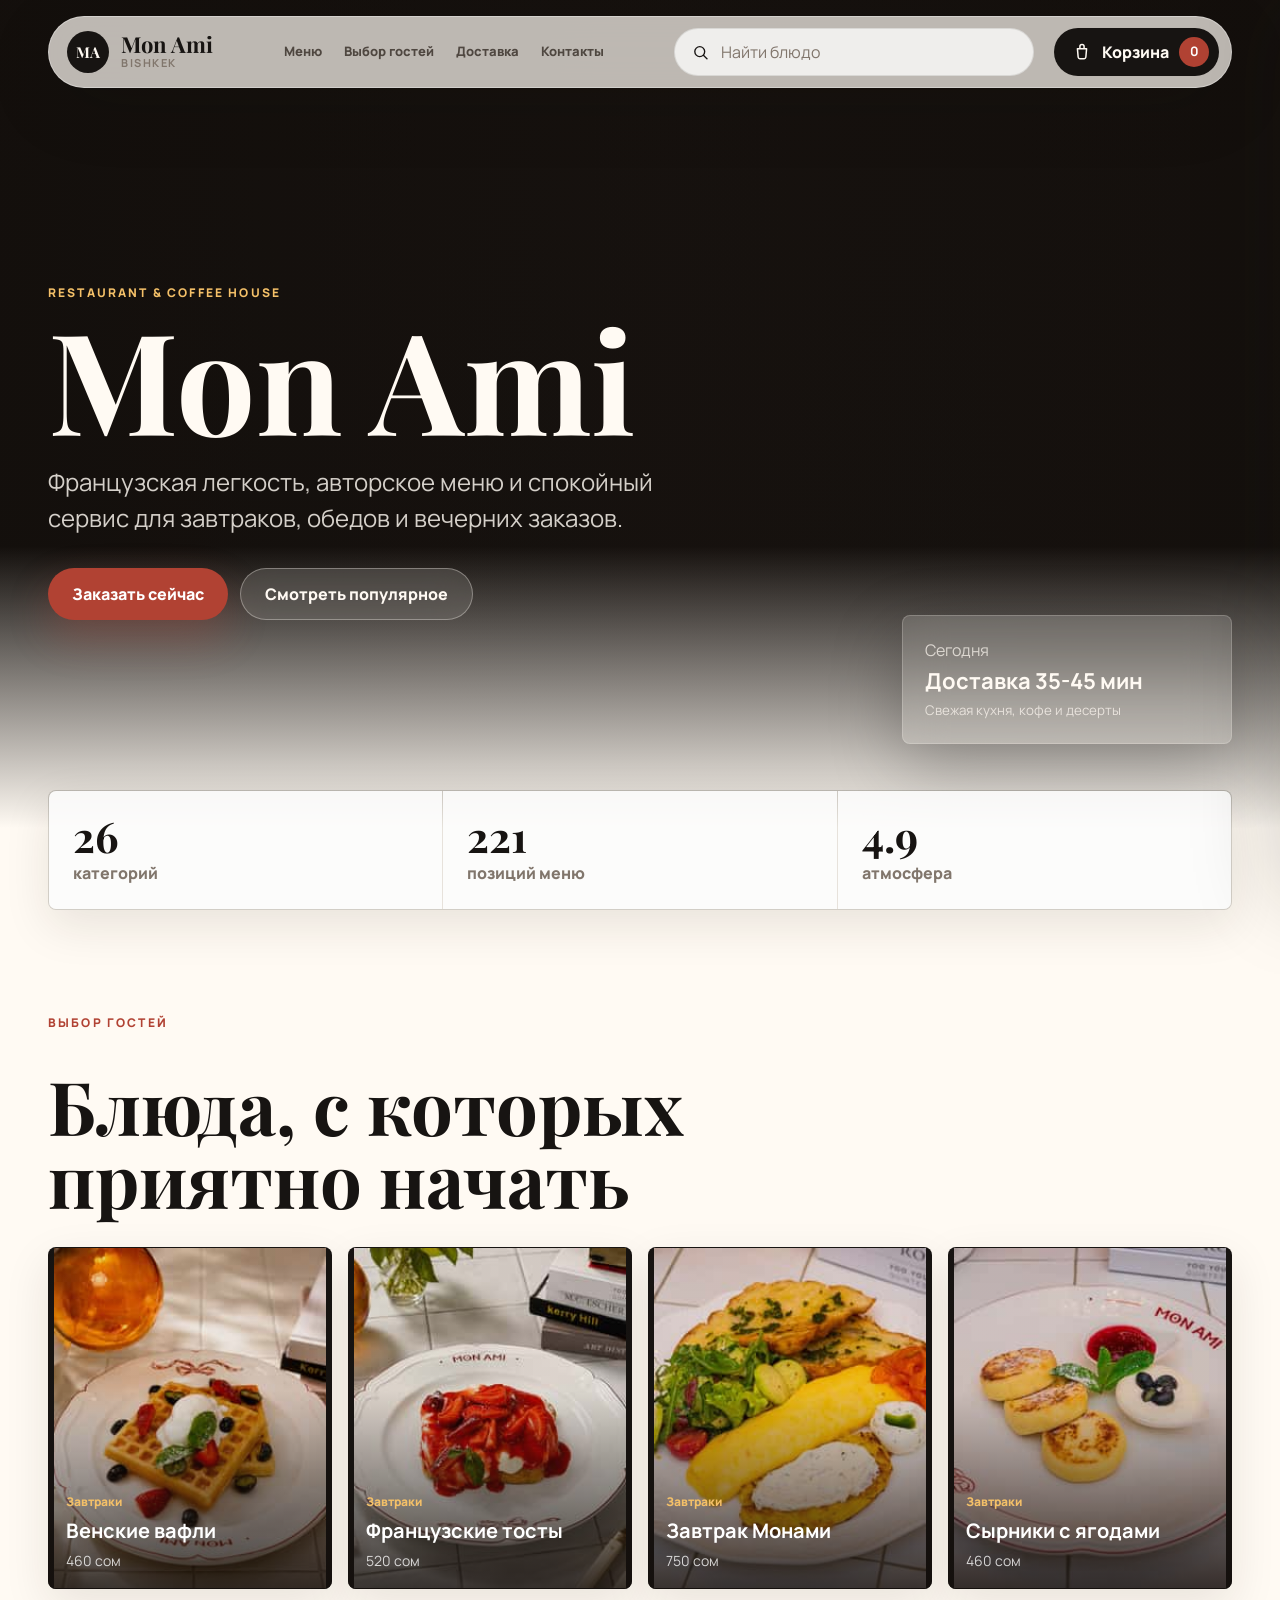
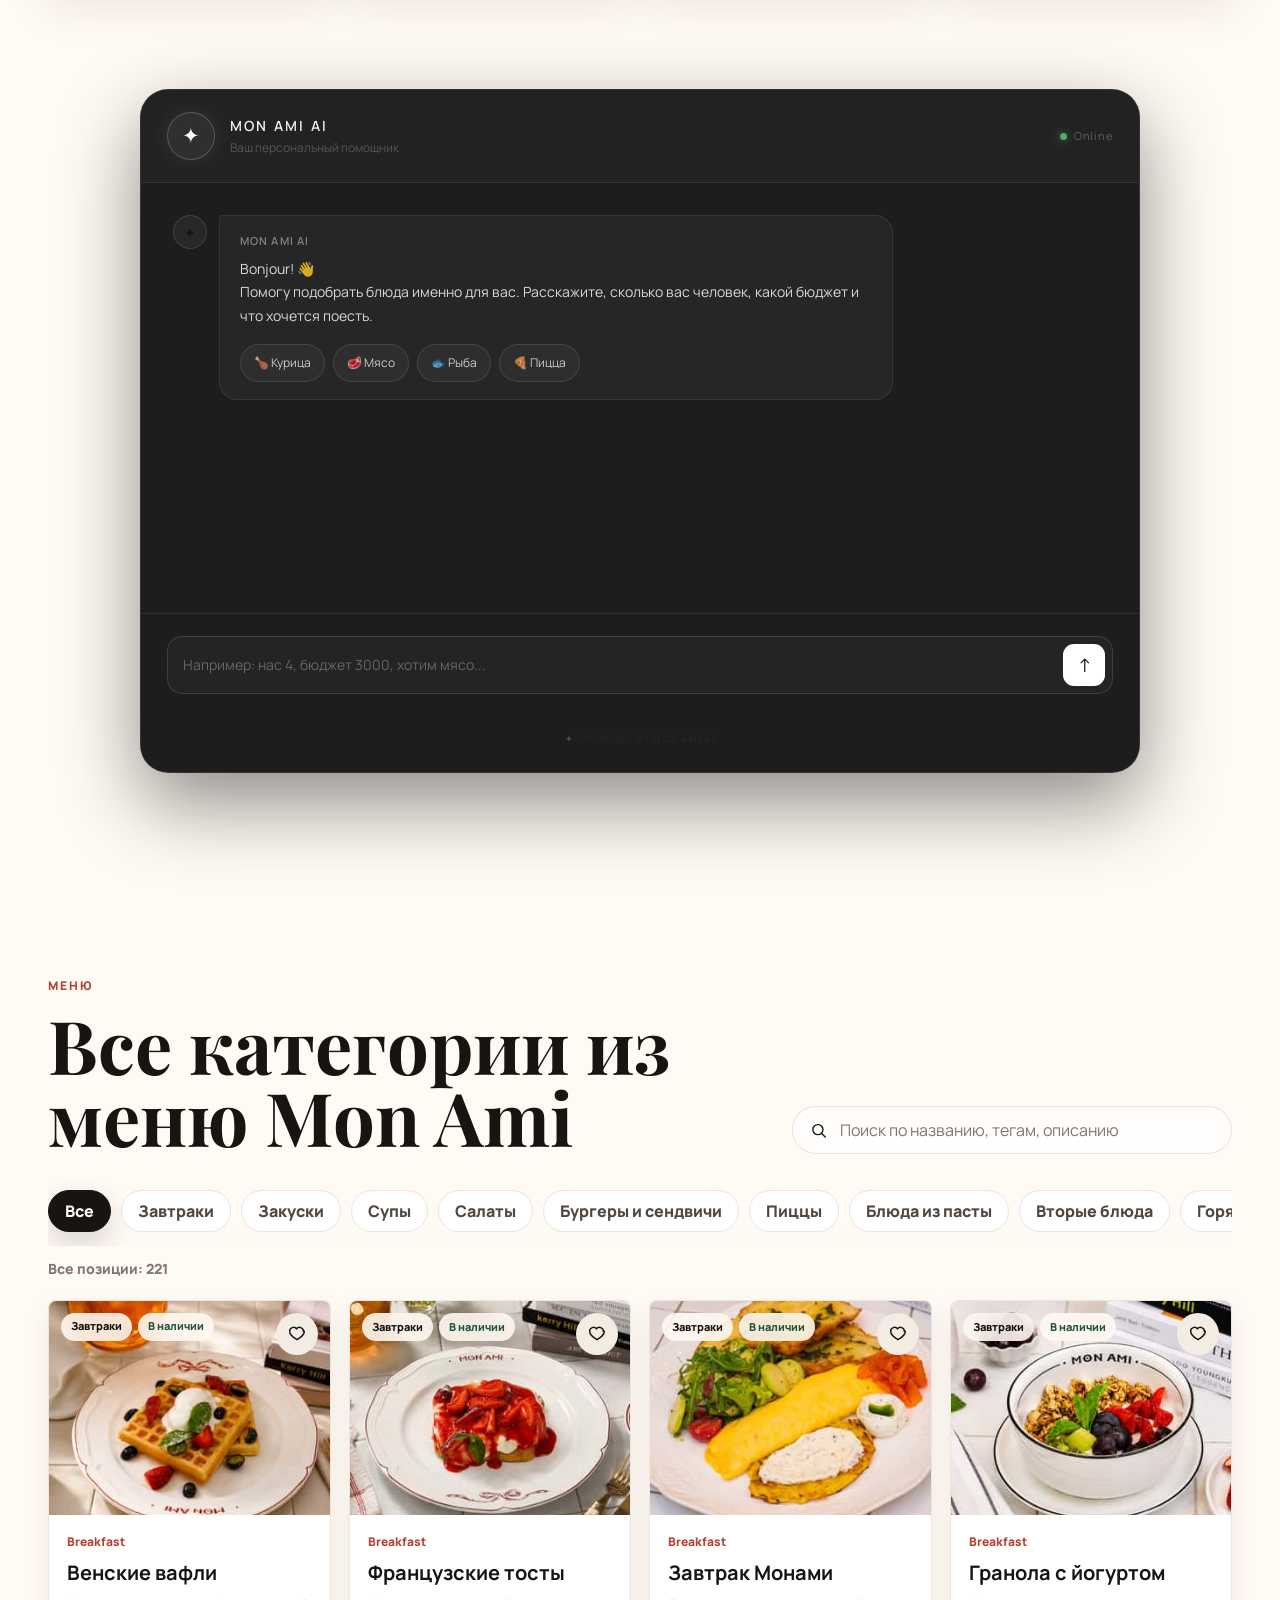
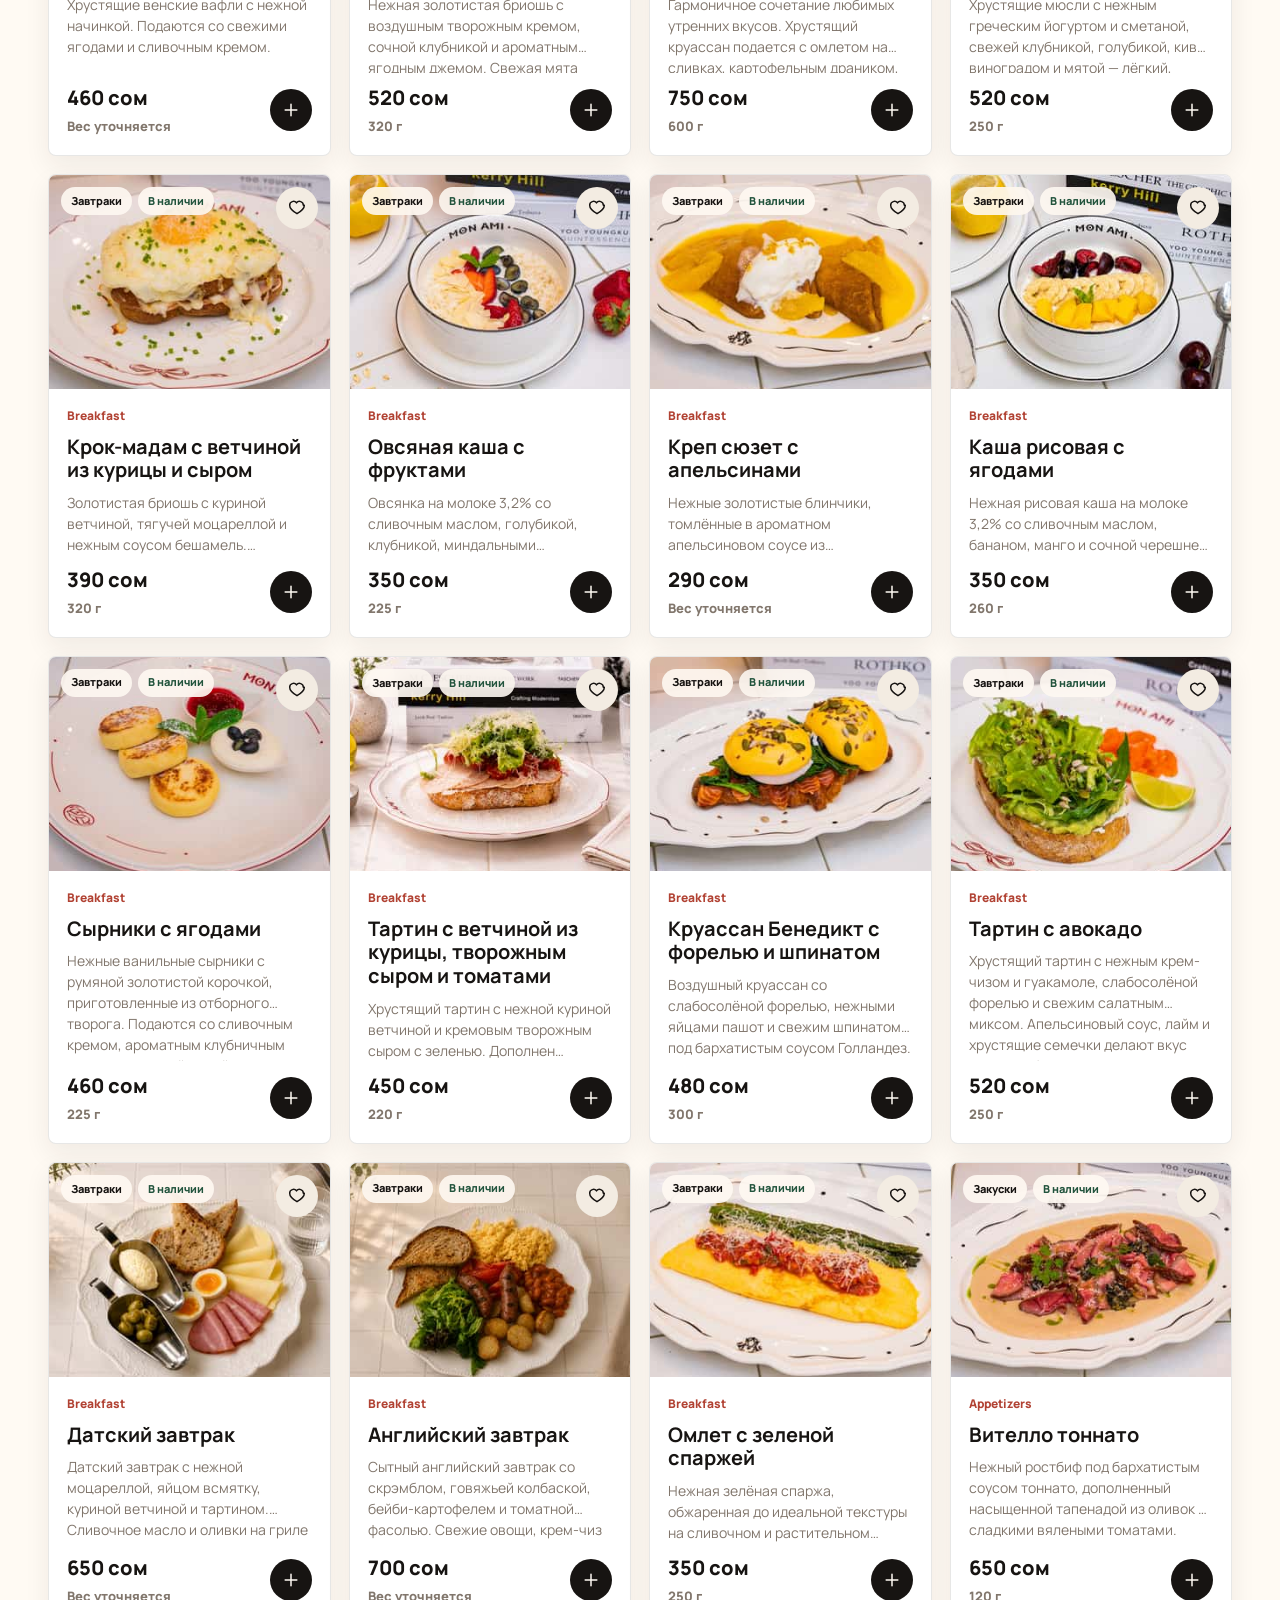
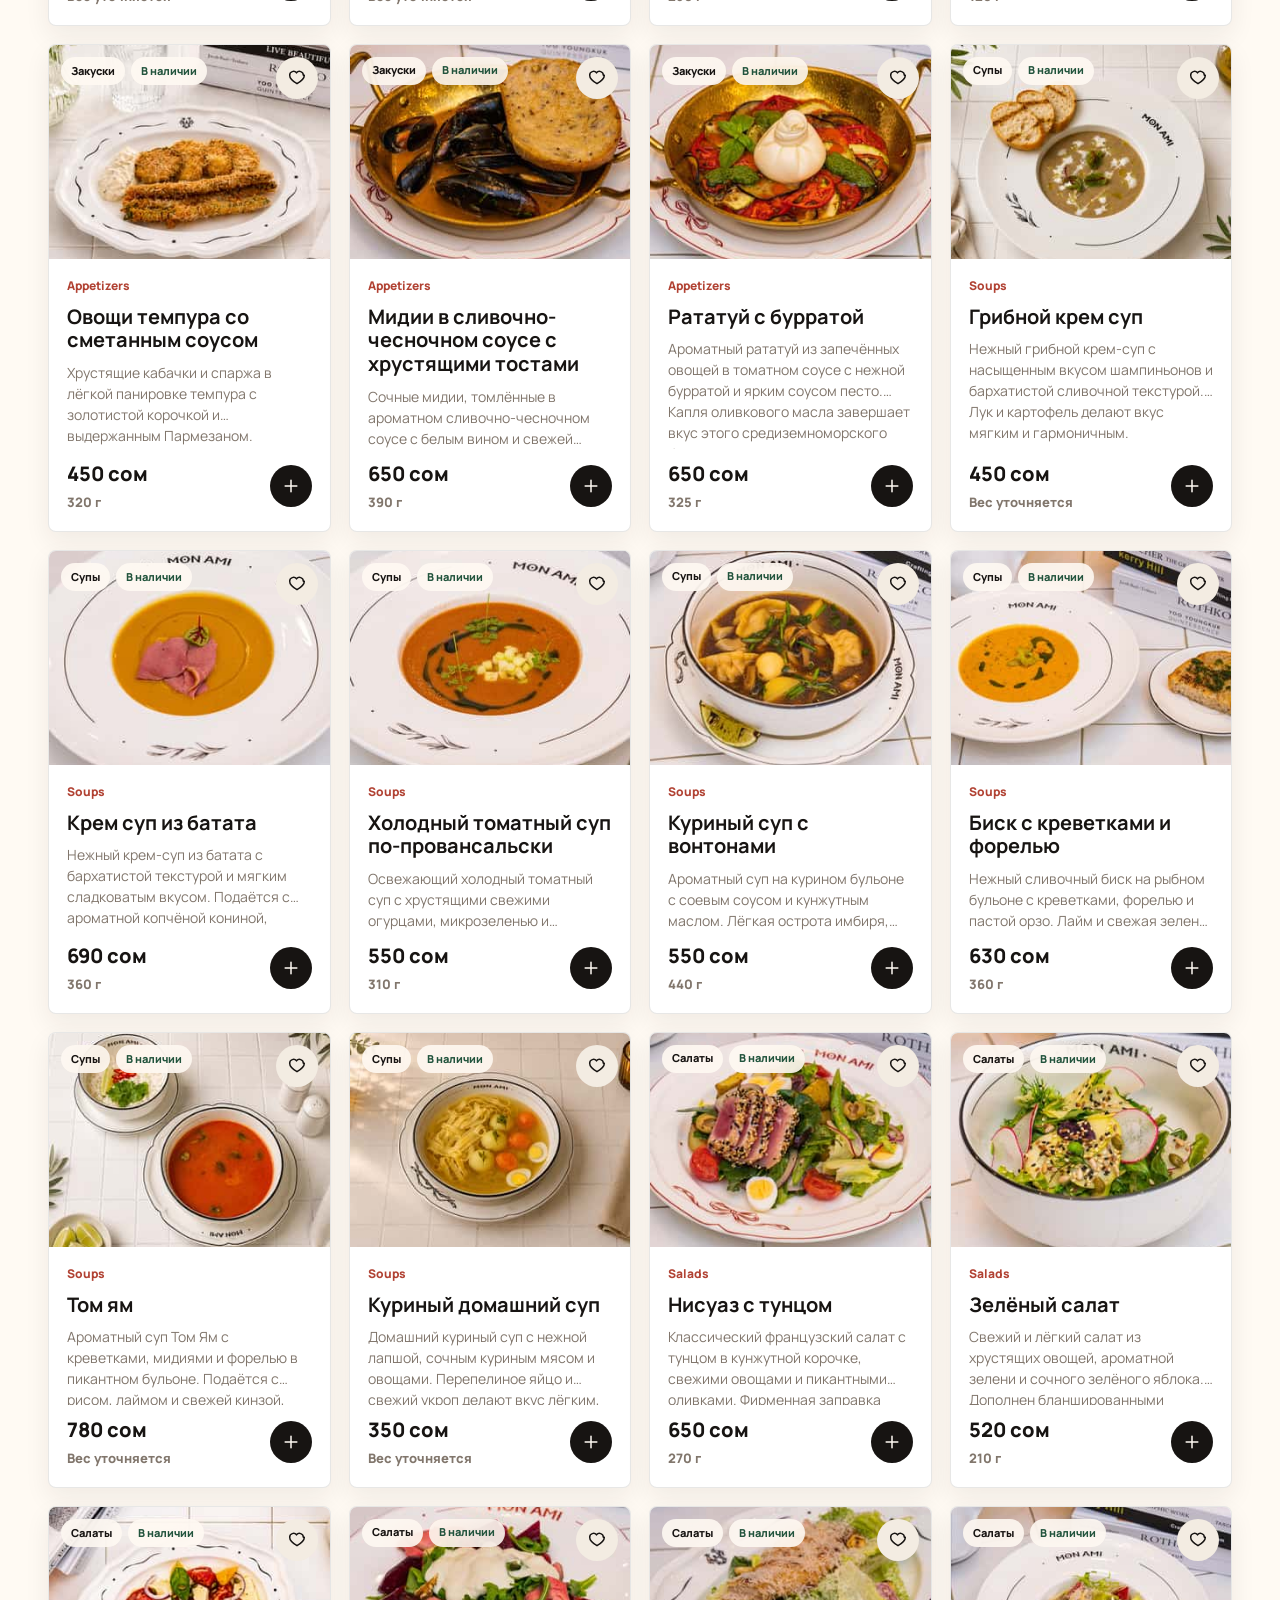
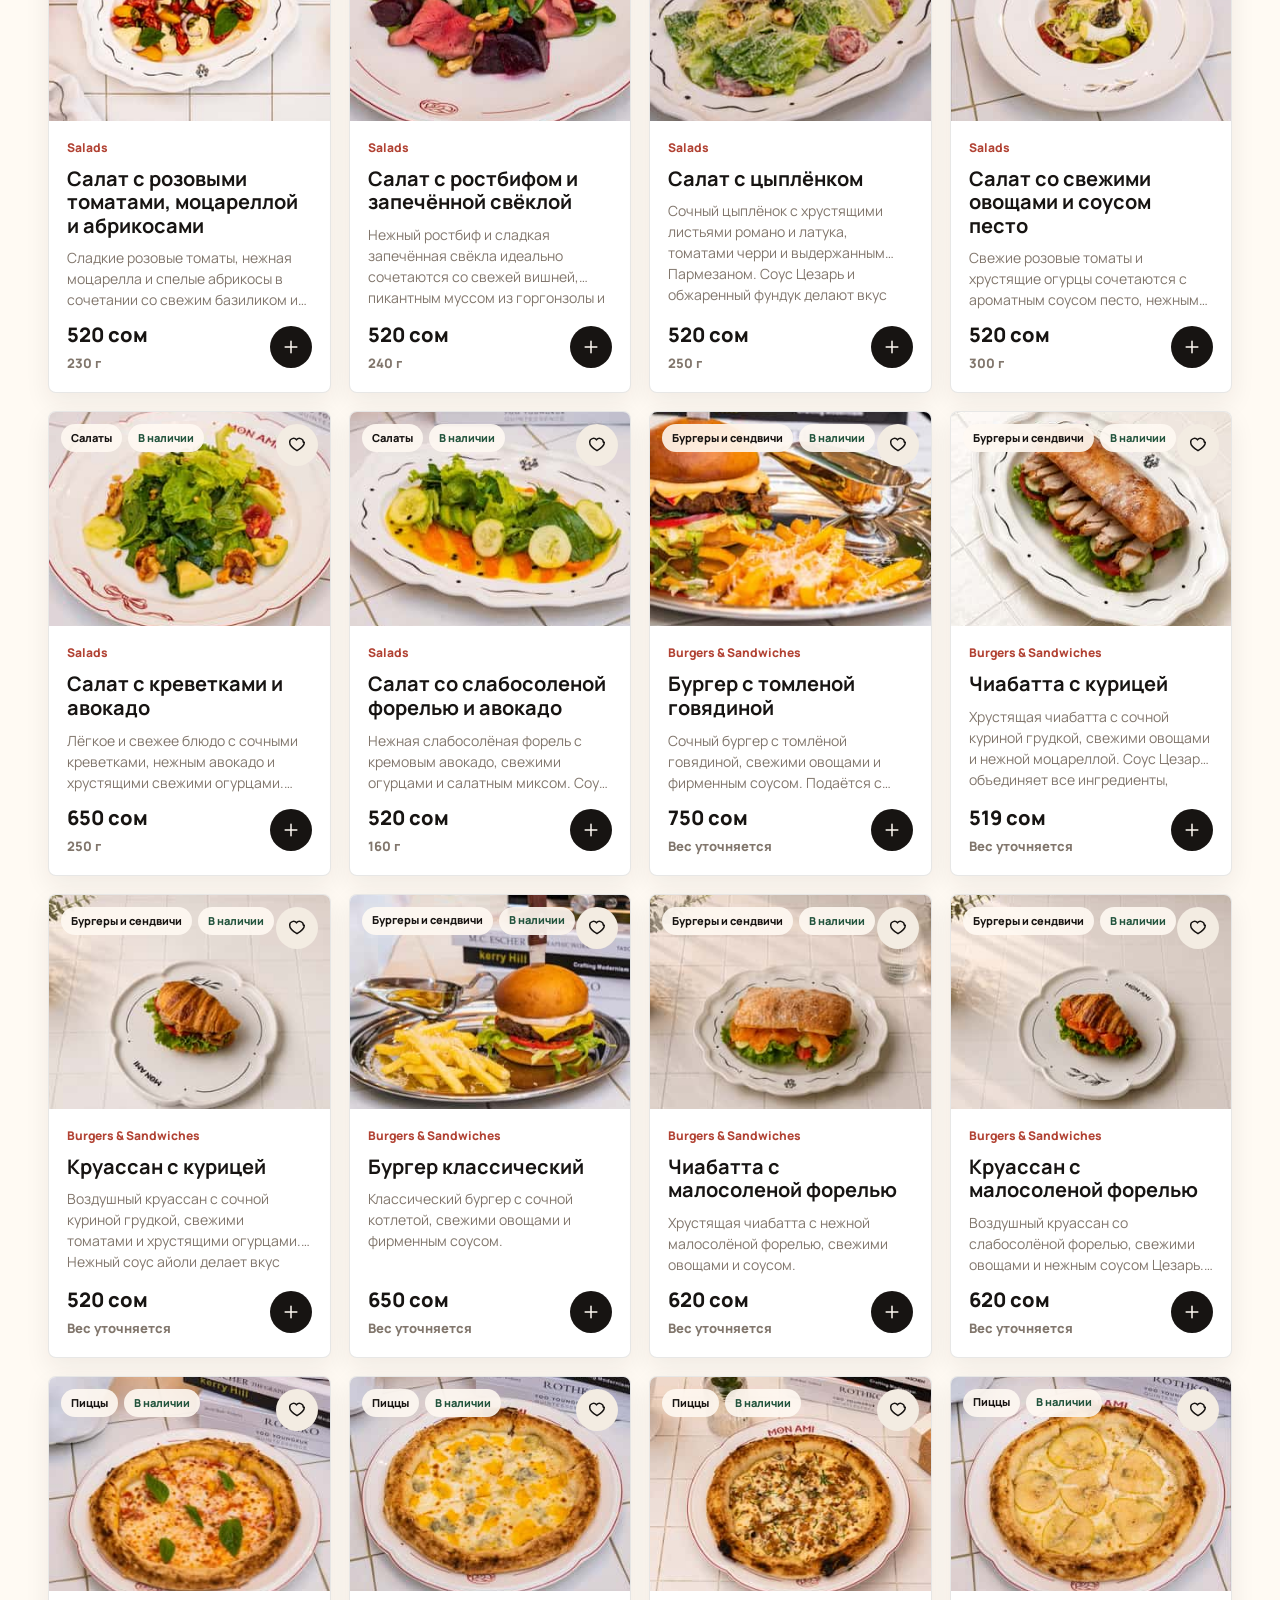
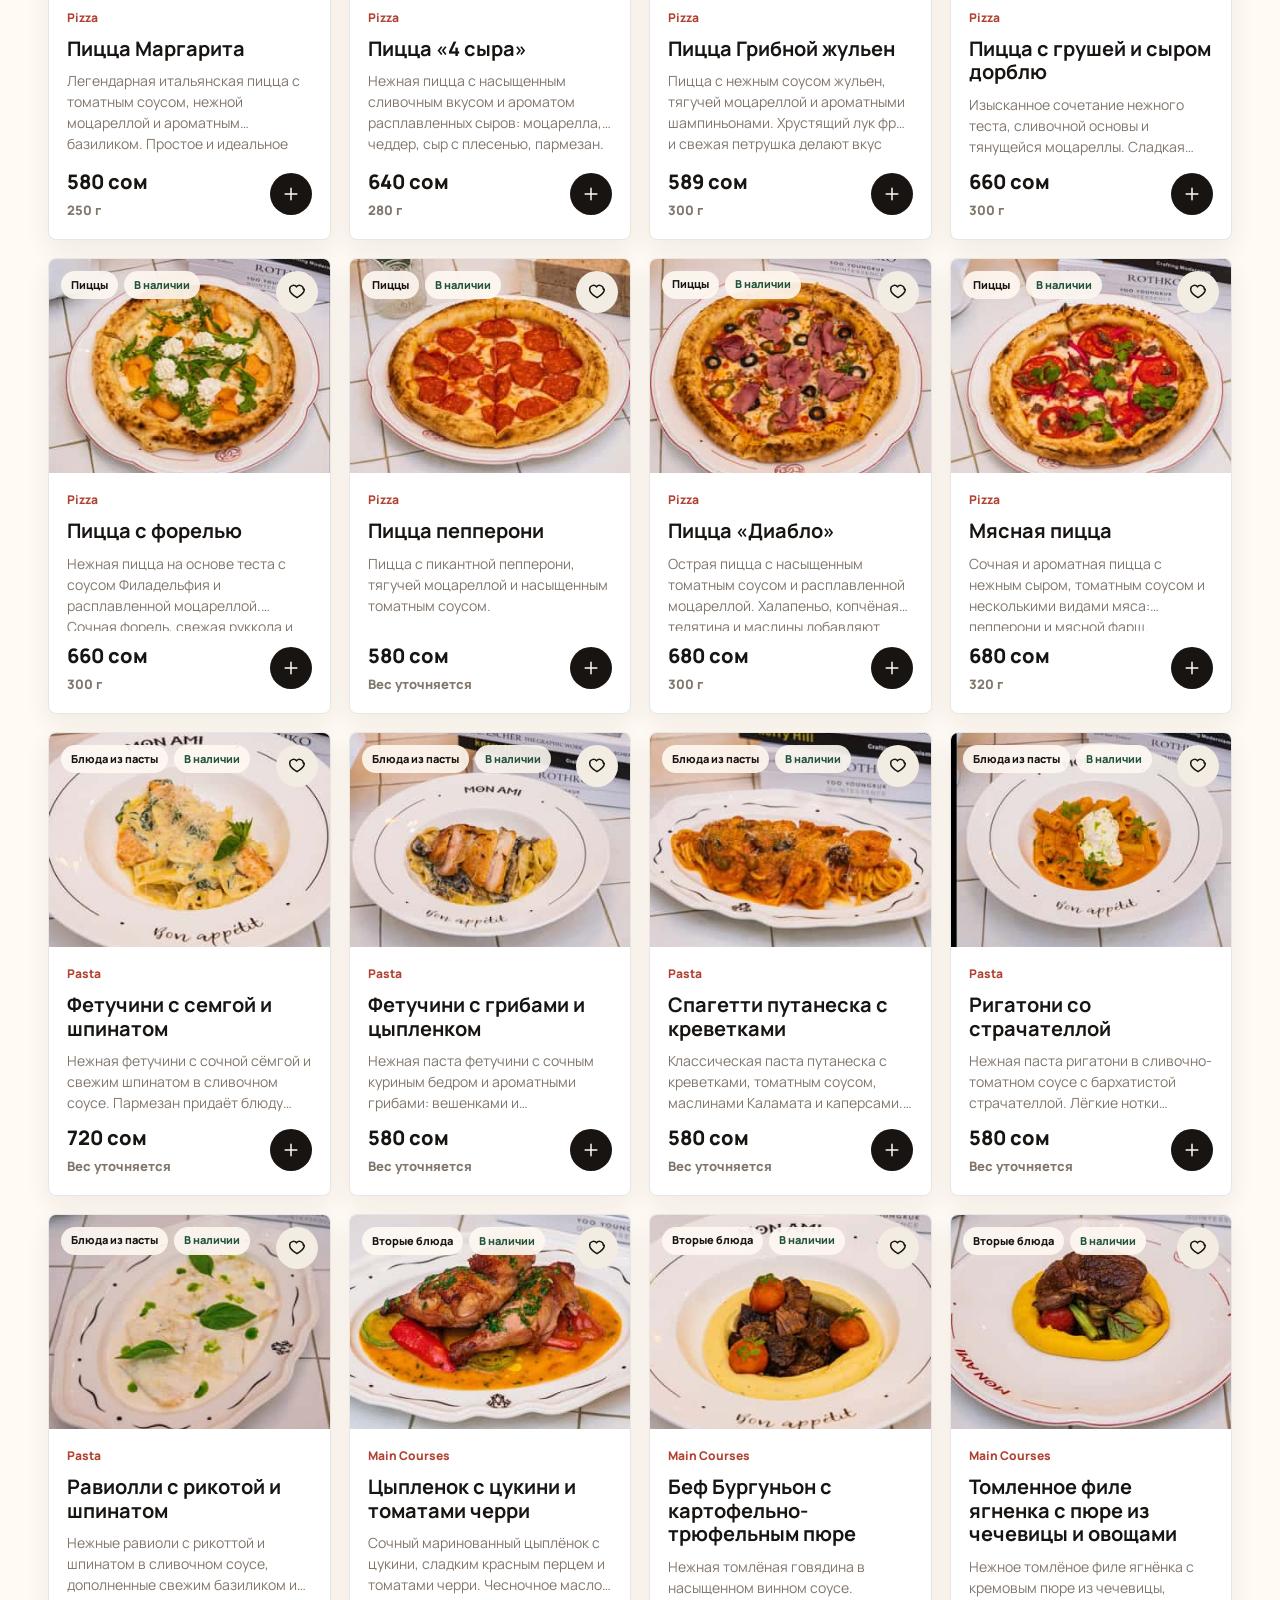
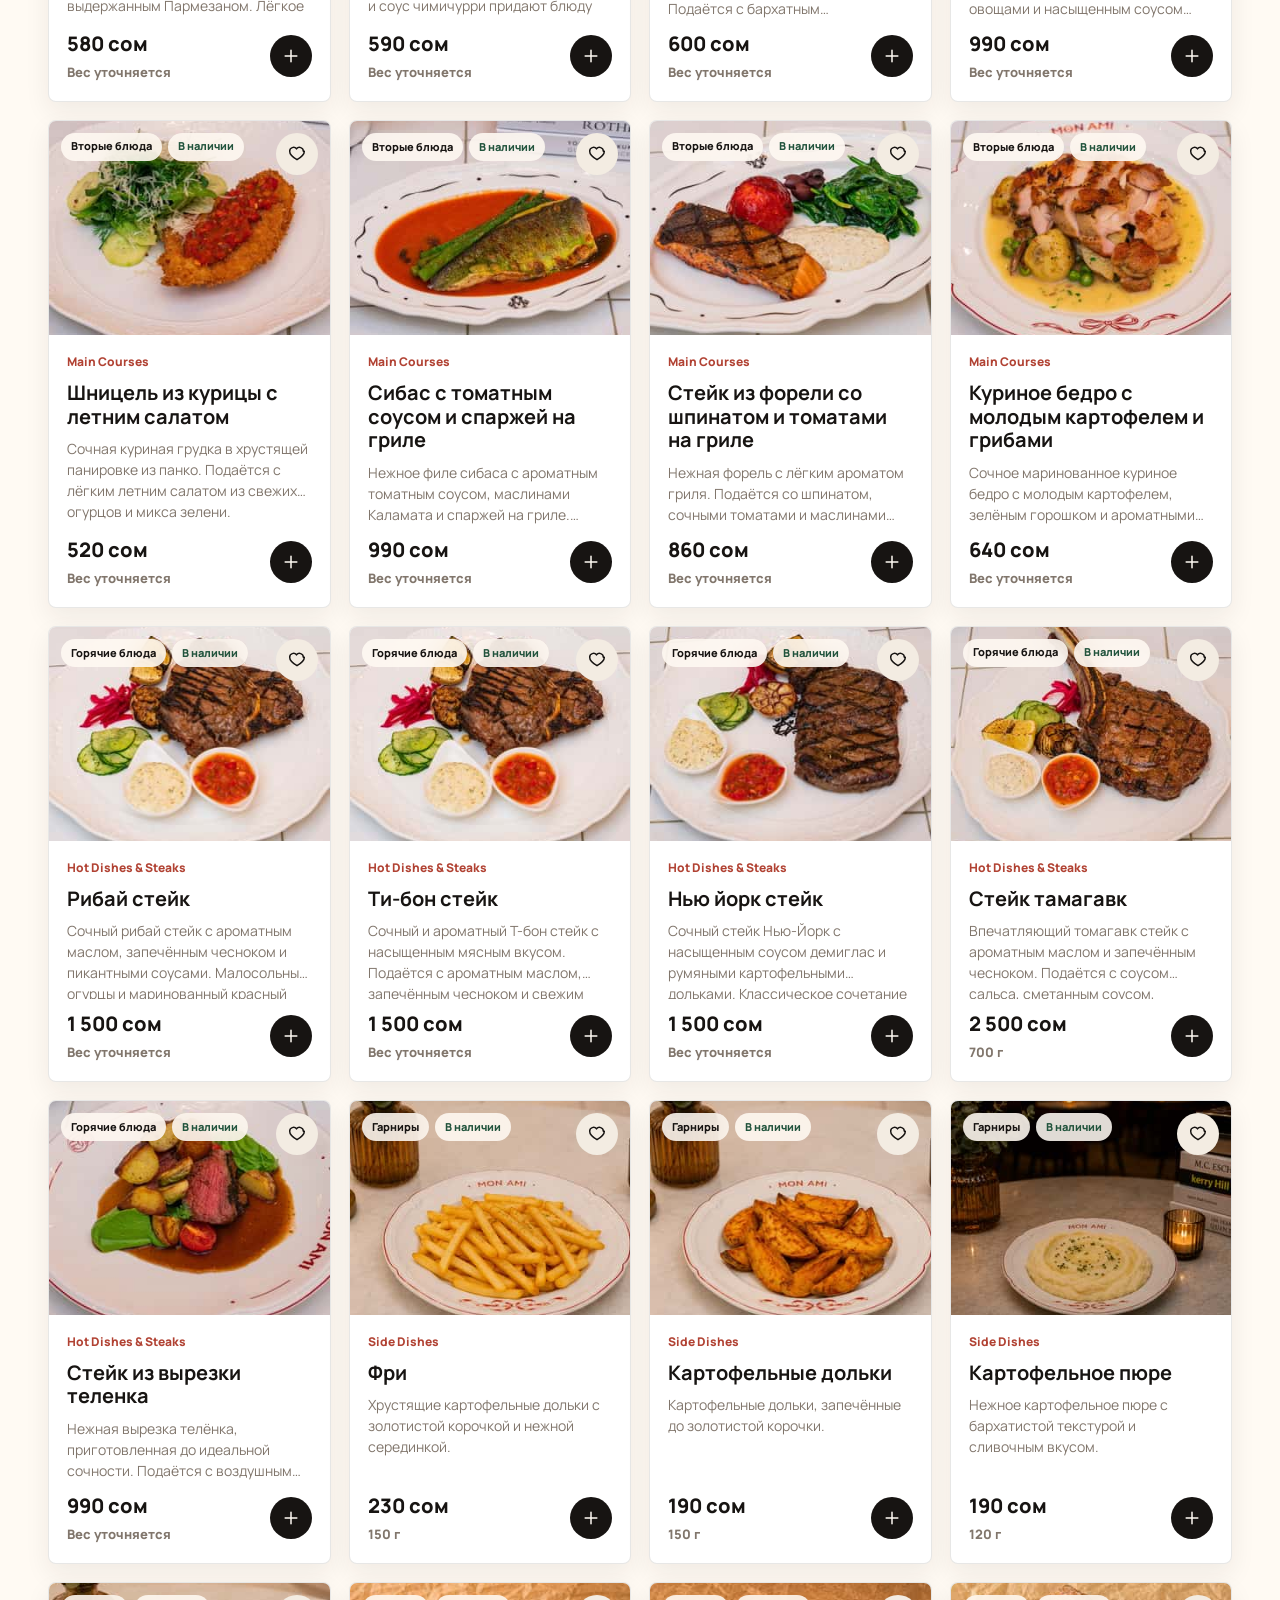
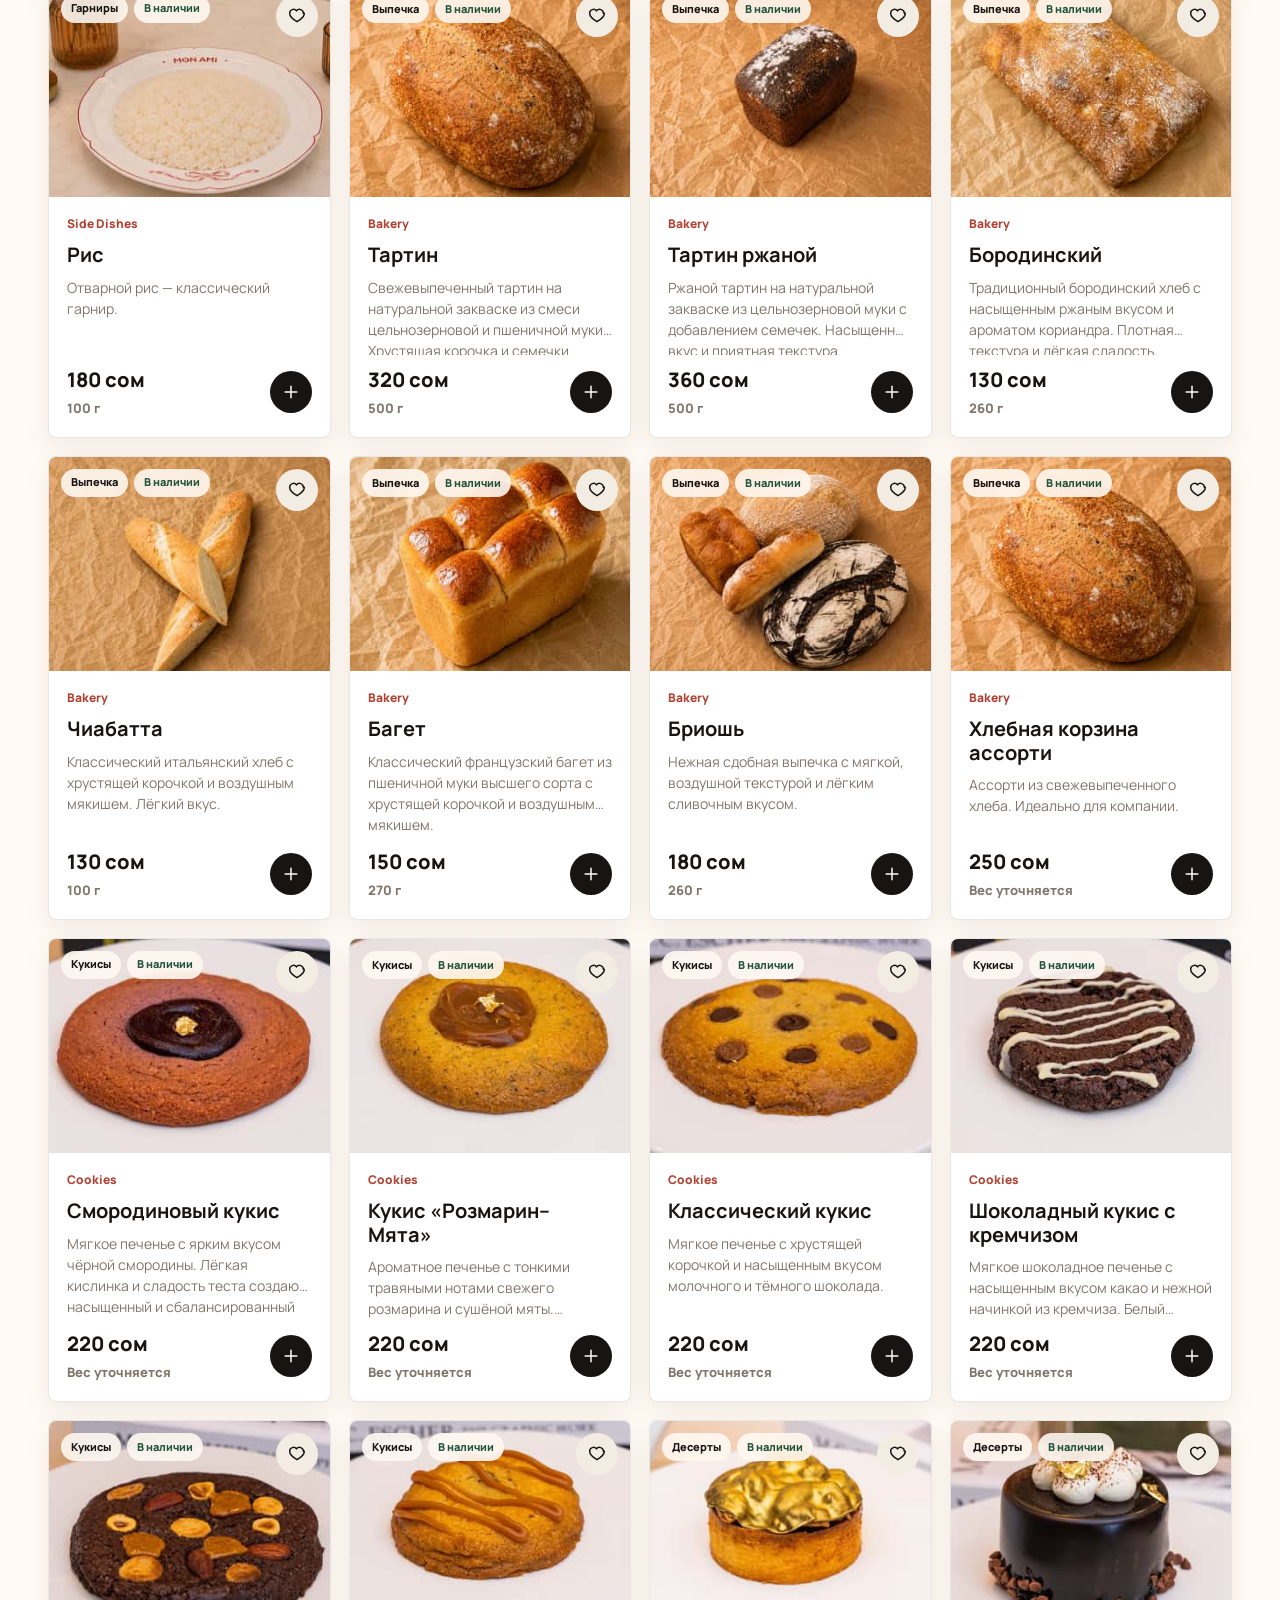
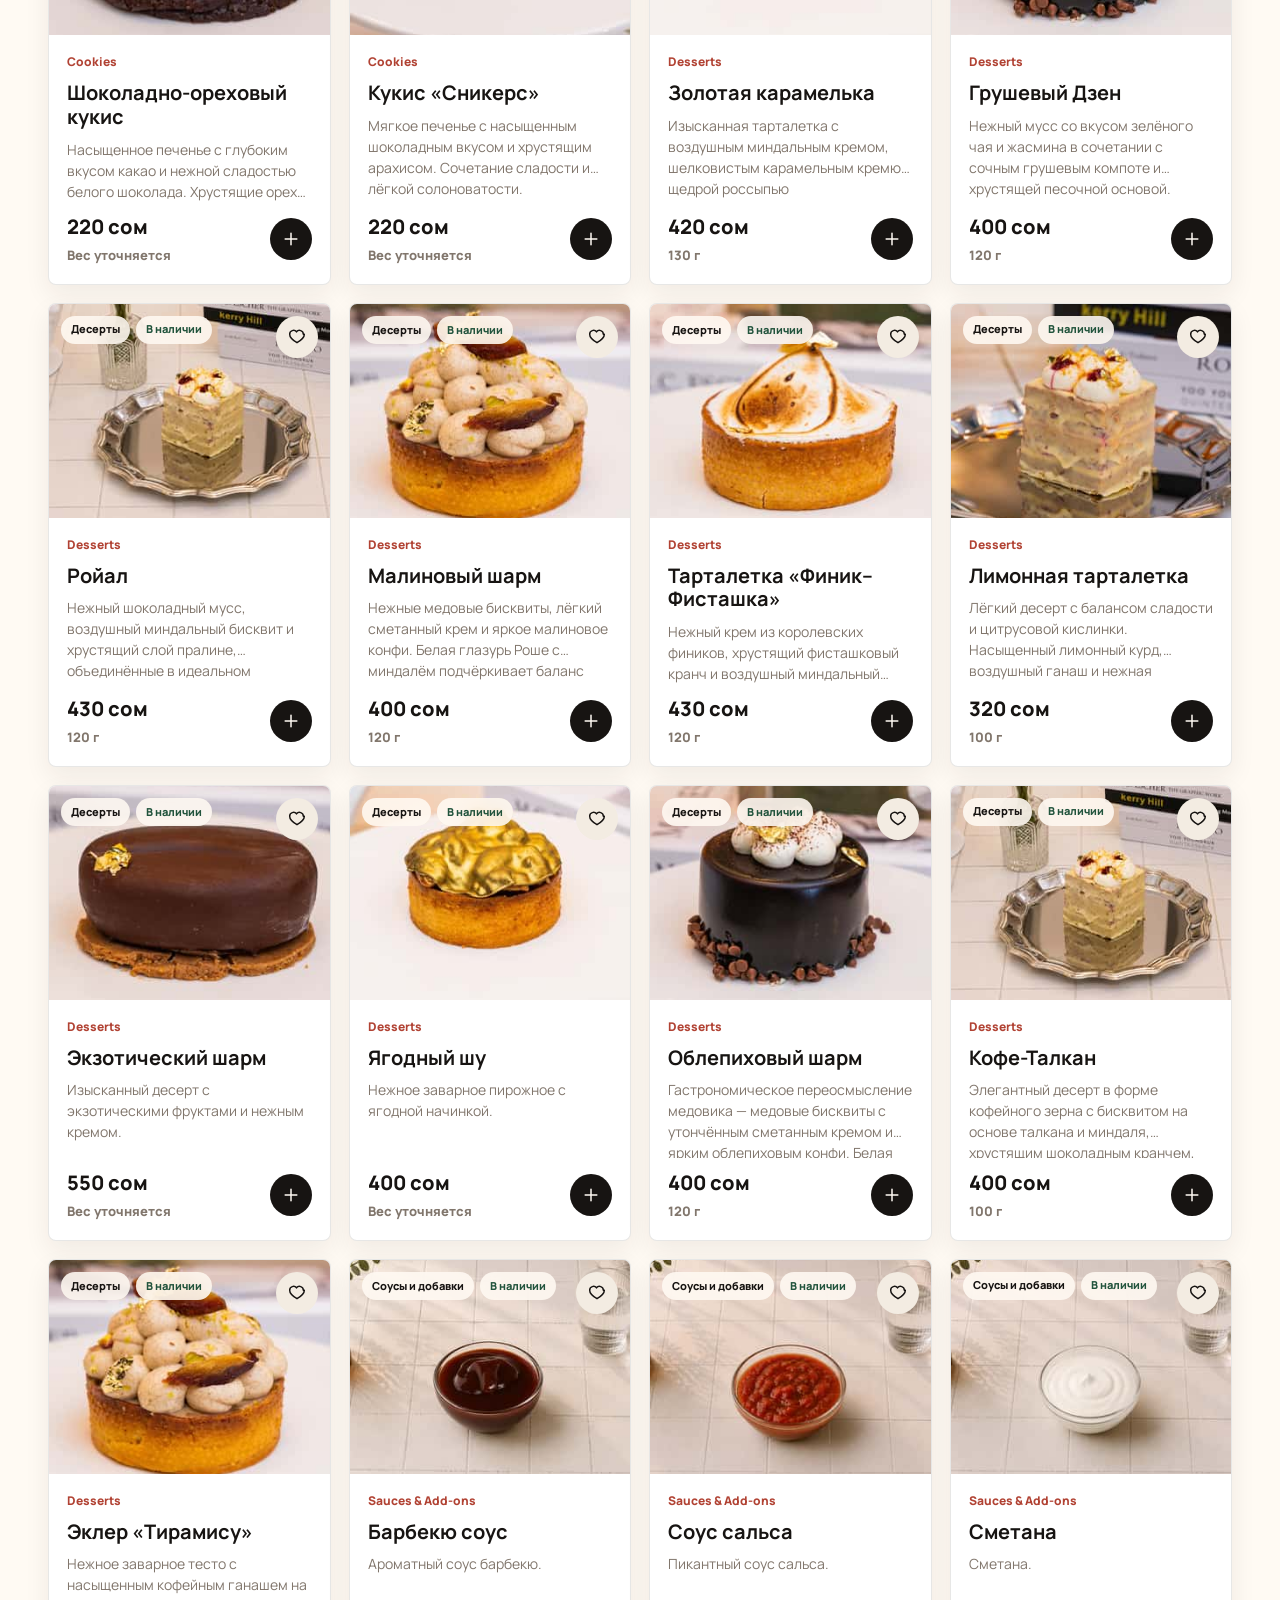
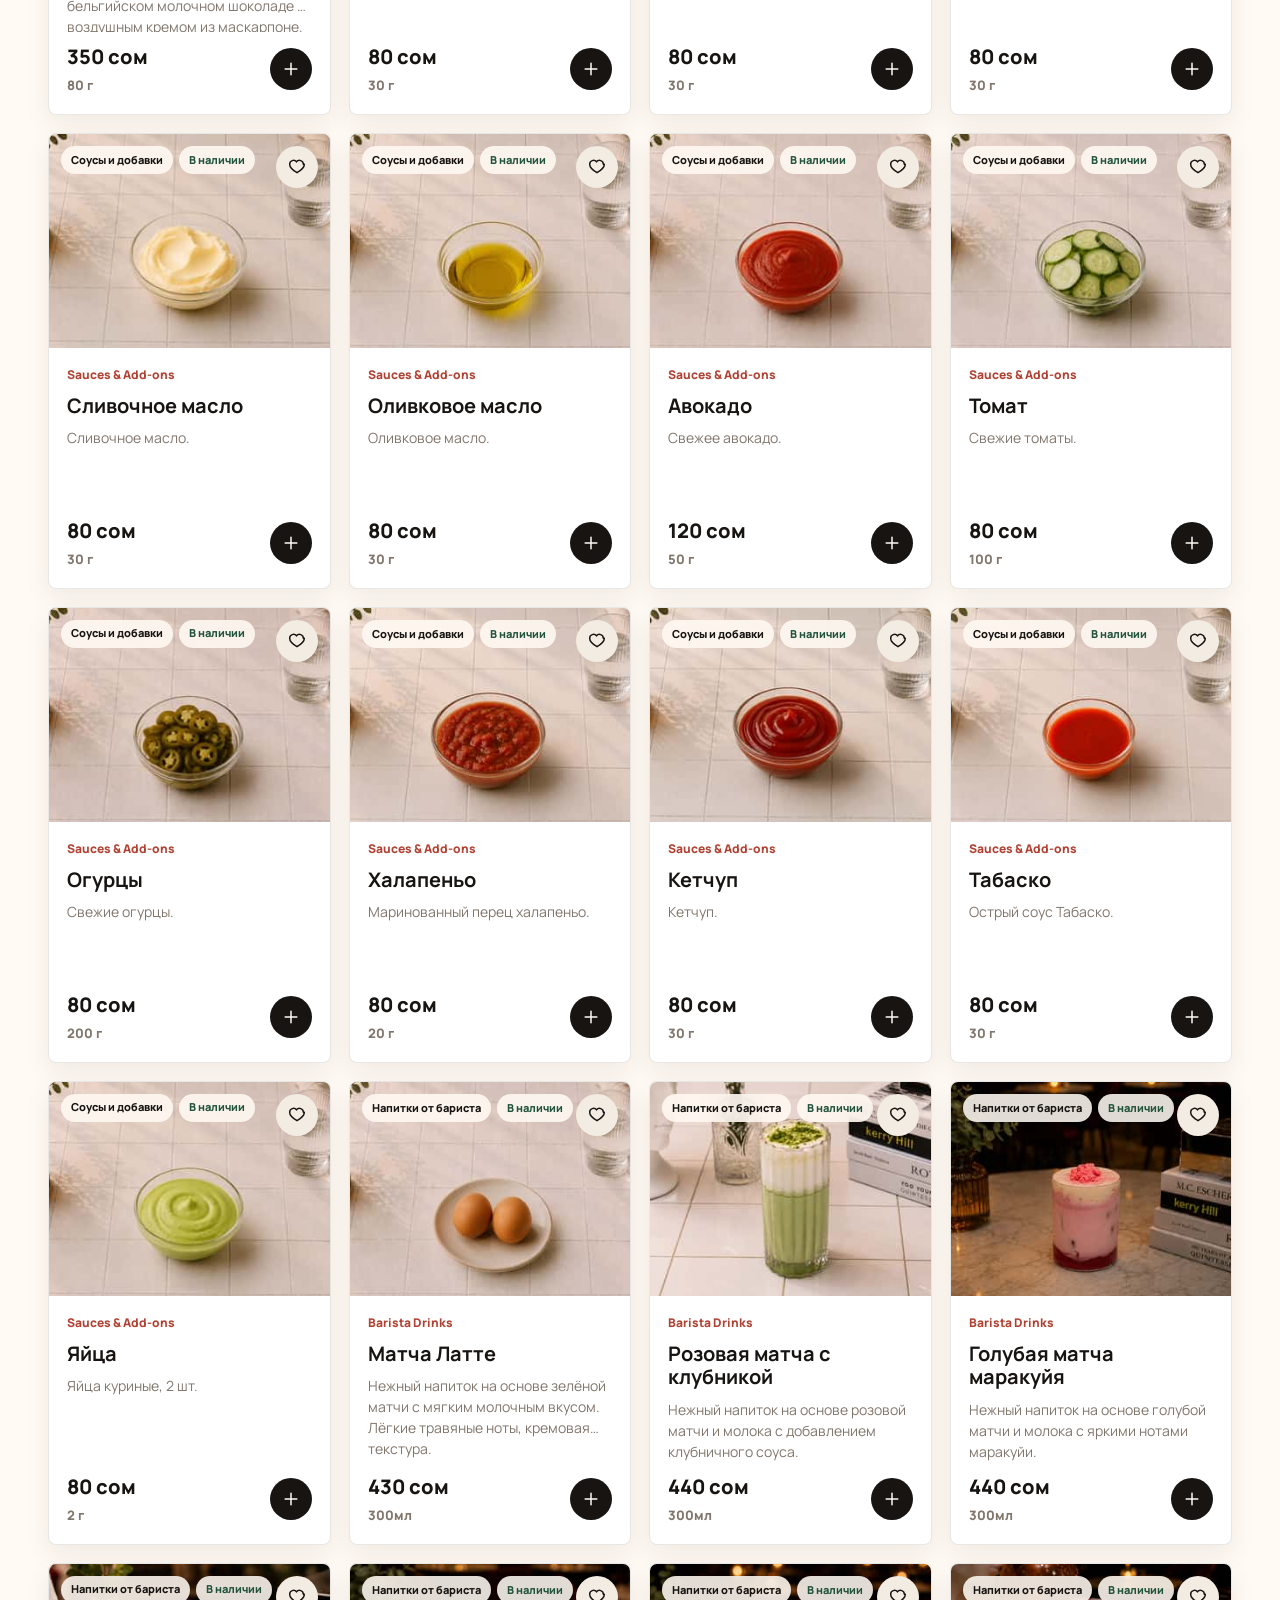
==== commit 2109c6c8: "last day" ====
--- a/index.html
+++ b/index.html
@@ -142,7 +142,124 @@
         </div>
         <div class="featured-row" id="featuredRow" aria-live="polite"></div>
       </section>
-
+      <section class="ai-section" id="ai">
+        <div class="ai-chat">
+          <div class="ai-chat-header">
+            <div class="ai-avatar">✦</div>
+
+            <div class="ai-chat-title">
+              <span>MON AMI AI</span>
+              <small>Ваш персональный помощник</small>
+            </div>
+
+            <div class="ai-online">
+              <span></span>
+              Online
+            </div>
+          </div>
+
+          <div class="ai-chat-body">
+            <div class="ai-message ai-message-bot">
+              <div class="ai-mini-avatar">✦</div>
+
+              <div class="ai-message-content">
+                <span class="ai-name">Mon Ami AI</span>
+
+                <p>
+                  Bonjour! 👋<br />
+                  Помогу подобрать блюда именно для вас. Расскажите, сколько вас
+                  человек, какой бюджет и что хочется поесть.
+                </p>
+
+                <div class="ai-suggestions">
+                  <button
+                    type="button"
+                    class="ai-suggestion"
+                    data-ai-text="Нас 2 человека, бюджет 2500 сом. Хотим что-нибудь куриное."
+                  >
+                    🍗 Курица
+                  </button>
+
+                  <button
+                    type="button"
+                    class="ai-suggestion"
+                    data-ai-text="Нас 2 человека, бюджет 3000 сом. Хотим что-нибудь мясное."
+                  >
+                    🥩 Мясо
+                  </button>
+
+                  <button
+                    type="button"
+                    class="ai-suggestion"
+                    data-ai-text="Нас 2 человека, бюджет 3000 сом. Хотим что-нибудь рыбное."
+                  >
+                    🐟 Рыба
+                  </button>
+
+                  <button
+                    type="button"
+                    class="ai-suggestion"
+                    data-ai-text="Нас 3 человека, бюджет 3000 сом. Хотим пиццу."
+                  >
+                    🍕 Пицца
+                  </button>
+                </div>
+              </div>
+            </div>
+
+            <div class="ai-messages" id="aiMessages"></div>
+
+            <div class="ai-result" id="aiResult" hidden>
+              <div class="ai-result-top">
+                <div>
+                  <span>Персональная подборка</span>
+                  <strong>Для вас</strong>
+                </div>
+
+                <div class="ai-total">
+                  <small>Итого</small>
+                  <strong id="aiTotal"></strong>
+                </div>
+              </div>
+
+              <div class="ai-products" id="aiProducts"></div>
+
+              <button type="button" class="ai-add-all" id="aiAddAll">
+                🛒 Добавить всё в корзину
+              </button>
+              <button type="button" class="ai-another" id="aiAnother">
+                ↻ Подобрать другой вариант
+              </button>
+            </div>
+          </div>
+
+          <div class="ai-chat-footer">
+            <div class="ai-input-wrapper">
+              <textarea
+                id="aiInput"
+                rows="1"
+                placeholder="Например: нас 4, бюджет 3000, хотим мясо..."
+              ></textarea>
+
+              <button
+                type="button"
+                id="aiRecommendButton"
+                class="ai-send"
+                aria-label="Отправить"
+              >
+                ↑
+              </button>
+            </div>
+
+            <p class="ai-status" id="aiStatus"></p>
+
+            <div class="ai-powered">
+              <span>✦</span>
+              Powered by Mon Ami AI
+            </div>
+          </div>
+        </div>
+      </section>
       <section class="menu-section" id="menu">
         <div class="menu-head reveal">
           <div>
--- a/css/style.css
+++ b/css/style.css
@@ -2079,3 +2079,950 @@
     font-size: 25px;
   }
 }
+/* ========================================
+   MON AMI AI CHAT
+======================================== */
+
+.ai-section {
+  padding: 100px 20px;
+}
+
+.ai-chat {
+  width: min(1100px, 100%);
+  margin: 0 auto;
+  overflow: hidden;
+  border: 1px solid rgba(255, 255, 255, 0.1);
+  border-radius: 28px;
+  background: #151412;
+  box-shadow:
+    0 30px 80px rgba(0, 0, 0, 0.35),
+    0 0 0 1px rgba(255, 255, 255, 0.02);
+}
+
+/* HEADER */
+
+.ai-chat-header {
+  display: flex;
+  align-items: center;
+  gap: 14px;
+  padding: 22px 26px;
+  border-bottom: 1px solid rgba(255, 255, 255, 0.08);
+  background: rgba(255, 255, 255, 0.025);
+}
+
+.ai-avatar,
+.ai-mini-avatar {
+  display: flex;
+  align-items: center;
+  justify-content: center;
+  flex-shrink: 0;
+  border-radius: 50%;
+  background: #e8dcc5;
+  color: #171513;
+}
+
+.ai-avatar {
+  width: 46px;
+  height: 46px;
+  font-size: 20px;
+}
+
+.ai-chat-title {
+  display: flex;
+  flex-direction: column;
+  gap: 3px;
+}
+
+.ai-chat-title span {
+  color: #f5eee3;
+  font-size: 14px;
+  font-weight: 600;
+  letter-spacing: 2px;
+}
+
+.ai-chat-title small {
+  color: rgba(245, 238, 227, 0.5);
+  font-size: 12px;
+}
+
+.ai-online {
+  display: flex;
+  align-items: center;
+  gap: 7px;
+  margin-left: auto;
+  color: rgba(245, 238, 227, 0.5);
+  font-size: 12px;
+}
+
+.ai-online span {
+  width: 7px;
+  height: 7px;
+  border-radius: 50%;
+  background: #8fbf8f;
+  box-shadow: 0 0 10px rgba(143, 191, 143, 0.6);
+}
+
+/* BODY */
+
+.ai-chat-body {
+  min-height: 430px;
+  max-height: 650px;
+  overflow-y: auto;
+  padding: 30px;
+}
+
+.ai-message {
+  display: flex;
+  align-items: flex-start;
+  gap: 12px;
+  max-width: 780px;
+}
+
+.ai-mini-avatar {
+  width: 32px;
+  height: 32px;
+  font-size: 14px;
+}
+
+.ai-message-content {
+  padding: 17px 19px;
+  border-radius: 4px 20px 20px 20px;
+  background: #211f1b;
+}
+
+.ai-name {
+  display: block;
+  margin-bottom: 8px;
+  color: #e8dcc5;
+  font-size: 11px;
+  letter-spacing: 1.5px;
+  text-transform: uppercase;
+}
+
+.ai-message-content p {
+  margin: 0;
+  color: rgba(245, 238, 227, 0.78);
+  font-size: 14px;
+  line-height: 1.7;
+}
+
+/* USER MESSAGE */
+
+.ai-user-message {
+  display: flex;
+  justify-content: flex-end;
+  margin: 24px 0;
+}
+
+.ai-user-message p {
+  max-width: 650px;
+  margin: 0;
+  padding: 14px 18px;
+  border-radius: 20px 4px 20px 20px;
+  background: #e8dcc5;
+  color: #171513;
+  font-size: 14px;
+  line-height: 1.6;
+}
+
+/* SUGGESTIONS */
+
+.ai-suggestions {
+  display: flex;
+  flex-wrap: wrap;
+  gap: 8px;
+  margin-top: 16px;
+}
+
+.ai-suggestion {
+  padding: 9px 13px;
+  border: 1px solid rgba(232, 220, 197, 0.15);
+  border-radius: 50px;
+  background: transparent;
+  color: rgba(245, 238, 227, 0.7);
+  cursor: pointer;
+  font-size: 12px;
+  transition: 0.25s ease;
+}
+
+.ai-suggestion:hover {
+  border-color: rgba(232, 220, 197, 0.5);
+  background: rgba(232, 220, 197, 0.08);
+  color: #f5eee3;
+  transform: translateY(-2px);
+}
+
+/* RESULT */
+
+.ai-result {
+  margin: 24px 0 0 44px;
+  padding: 22px;
+  border: 1px solid rgba(232, 220, 197, 0.12);
+  border-radius: 22px;
+  background: #1b1916;
+}
+
+.ai-result-top {
+  display: flex;
+  align-items: center;
+  justify-content: space-between;
+  margin-bottom: 18px;
+}
+
+.ai-result-top span {
+  display: block;
+  margin-bottom: 4px;
+  color: rgba(245, 238, 227, 0.45);
+  font-size: 11px;
+  letter-spacing: 1.5px;
+  text-transform: uppercase;
+}
+
+.ai-result-top strong {
+  color: #f5eee3;
+  font-size: 18px;
+  font-weight: 500;
+}
+
+.ai-total {
+  text-align: right;
+}
+
+.ai-total small {
+  display: block;
+  margin-bottom: 3px;
+  color: rgba(245, 238, 227, 0.4);
+  font-size: 10px;
+}
+
+.ai-total strong {
+  color: #e8dcc5;
+  font-size: 20px;
+}
+
+/* PRODUCTS */
+
+.ai-products {
+  display: grid;
+  grid-template-columns: repeat(3, 1fr);
+  gap: 12px;
+}
+
+.ai-product-card {
+  overflow: hidden;
+  border: 1px solid rgba(255, 255, 255, 0.07);
+  border-radius: 16px;
+  background: #151412;
+  transition: 0.3s ease;
+}
+
+.ai-product-card:hover {
+  transform: translateY(-4px);
+  border-color: rgba(232, 220, 197, 0.25);
+}
+
+.ai-product-card img {
+  display: block;
+  width: 100%;
+  height: 150px;
+  object-fit: cover;
+}
+
+.ai-product-info {
+  padding: 14px;
+}
+
+.ai-product-info h3 {
+  margin: 0 0 7px;
+  color: #f5eee3;
+  font-size: 14px;
+  font-weight: 500;
+}
+
+.ai-product-info p {
+  display: -webkit-box;
+  overflow: hidden;
+  margin: 0 0 10px;
+  color: rgba(245, 238, 227, 0.45);
+  font-size: 11px;
+  line-height: 1.5;
+  -webkit-box-orient: vertical;
+  -webkit-line-clamp: 2;
+}
+
+.ai-product-info strong {
+  color: #e8dcc5;
+  font-size: 14px;
+}
+
+/* ADD ALL */
+
+.ai-add-all {
+  width: 100%;
+  margin-top: 15px;
+  padding: 14px;
+  border: 0;
+  border-radius: 12px;
+  background: #e8dcc5;
+  color: #171513;
+  cursor: pointer;
+  font-size: 13px;
+  font-weight: 600;
+  transition: 0.25s ease;
+}
+
+.ai-add-all:hover {
+  transform: translateY(-2px);
+  box-shadow: 0 8px 25px rgba(232, 220, 197, 0.15);
+}
+
+/* FOOTER */
+
+.ai-chat-footer {
+  padding: 18px 26px 22px;
+  border-top: 1px solid rgba(255, 255, 255, 0.08);
+}
+
+.ai-input-wrapper {
+  display: flex;
+  align-items: flex-end;
+  gap: 10px;
+  padding: 7px 7px 7px 17px;
+  border: 1px solid rgba(255, 255, 255, 0.1);
+  border-radius: 18px;
+  background: #1b1916;
+  transition: 0.25s ease;
+}
+
+.ai-input-wrapper:focus-within {
+  border-color: rgba(232, 220, 197, 0.35);
+}
+
+#aiInput {
+  width: 100%;
+  min-height: 38px;
+  max-height: 100px;
+  resize: none;
+  border: 0;
+  outline: 0;
+  background: transparent;
+  color: #f5eee3;
+  font-family: inherit;
+  font-size: 13px;
+  line-height: 1.5;
+}
+
+#aiInput::placeholder {
+  color: rgba(245, 238, 227, 0.3);
+}
+
+.ai-send {
+  display: flex;
+  align-items: center;
+  justify-content: center;
+  flex-shrink: 0;
+  width: 40px;
+  height: 40px;
+  border: 0;
+  border-radius: 12px;
+  background: #e8dcc5;
+  color: #171513;
+  cursor: pointer;
+  font-size: 20px;
+  transition: 0.25s ease;
+}
+
+.ai-send:hover {
+  transform: scale(1.05);
+}
+
+.ai-send:disabled {
+  cursor: wait;
+  opacity: 0.5;
+}
+
+.ai-status {
+  min-height: 18px;
+  margin: 8px 4px 0;
+  color: rgba(245, 238, 227, 0.45);
+  font-size: 11px;
+}
+
+.ai-powered {
+  margin-top: 8px;
+  color: rgba(245, 238, 227, 0.22);
+  font-size: 9px;
+  letter-spacing: 1px;
+  text-align: center;
+}
+
+.ai-powered span {
+  color: #e8dcc5;
+}
+
+/* MOBILE */
+
+@media (max-width: 700px) {
+  .ai-section {
+    padding: 60px 12px;
+  }
+
+  .ai-chat {
+    border-radius: 20px;
+  }
+
+  .ai-chat-header {
+    padding: 17px;
+  }
+
+  .ai-chat-body {
+    min-height: 400px;
+    padding: 18px 14px;
+  }
+
+  .ai-products {
+    grid-template-columns: 1fr;
+  }
+
+  .ai-result {
+    margin-left: 0;
+  }
+
+  .ai-result-top {
+    align-items: flex-start;
+  }
+
+  .ai-online {
+    display: none;
+  }
+
+  .ai-product-card img {
+    height: 190px;
+  }
+}
+
+.ai-user-message,
+.ai-message-bot,
+.ai-result {
+  animation: aiMessageAppear 0.45s ease both;
+}
+
+@keyframes aiMessageAppear {
+  from {
+    opacity: 0;
+    transform: translateY(12px);
+  }
+
+  to {
+    opacity: 1;
+    transform: translateY(0);
+  }
+}
+
+.ai-messages {
+  display: flex;
+  flex-direction: column;
+}
+
+.ai-user-message {
+  padding-left: 40px;
+}
+
+.ai-user-message p {
+  box-shadow: 0 8px 25px rgba(0, 0, 0, 0.15);
+}
+
+.ai-another {
+  width: 100%;
+  margin-top: 10px;
+  padding: 13px 20px;
+  border: 1px solid rgba(255, 255, 255, 0.12);
+  border-radius: 12px;
+  color: rgba(255, 255, 255, 0.7);
+  background: transparent;
+  font-size: 12px;
+  letter-spacing: 0.05em;
+  cursor: pointer;
+  transition: 0.25s ease;
+}
+
+.ai-another:hover {
+  border-color: rgba(255, 255, 255, 0.28);
+  color: #fff;
+  background: rgba(255, 255, 255, 0.05);
+}
+/* =========================================
+   MON AMI AI — PREMIUM DESIGN
+========================================= */
+
+.ai-section {
+  padding: 100px 20px;
+}
+
+.ai-chat {
+  width: min(100%, 1000px);
+  margin: 0 auto;
+  overflow: hidden;
+  border: 1px solid rgba(255, 255, 255, 0.1);
+  border-radius: 28px;
+  background: rgba(20, 20, 20, 0.96);
+  box-shadow:
+    0 30px 80px rgba(0, 0, 0, 0.45),
+    0 0 80px rgba(255, 255, 255, 0.04);
+}
+
+/* HEADER */
+
+.ai-chat-header {
+  display: flex;
+  align-items: center;
+  gap: 15px;
+  padding: 22px 26px;
+  border-bottom: 1px solid rgba(255, 255, 255, 0.08);
+  background: rgba(255, 255, 255, 0.025);
+}
+
+.ai-avatar {
+  display: flex;
+  align-items: center;
+  justify-content: center;
+  width: 48px;
+  height: 48px;
+  flex-shrink: 0;
+  border: 1px solid rgba(255, 255, 255, 0.2);
+  border-radius: 50%;
+  font-size: 21px;
+  color: #fff;
+  background: rgba(255, 255, 255, 0.06);
+  box-shadow: 0 0 25px rgba(255, 255, 255, 0.08);
+}
+
+.ai-chat-title {
+  display: flex;
+  flex-direction: column;
+  gap: 3px;
+}
+
+.ai-chat-title span {
+  font-size: 14px;
+  font-weight: 600;
+  letter-spacing: 0.16em;
+}
+
+.ai-chat-title small {
+  font-size: 12px;
+  opacity: 0.5;
+}
+
+.ai-online {
+  display: flex;
+  align-items: center;
+  gap: 7px;
+  margin-left: auto;
+  font-size: 11px;
+  letter-spacing: 0.08em;
+  opacity: 0.6;
+}
+
+.ai-online span {
+  width: 7px;
+  height: 7px;
+  border-radius: 50%;
+  background: #7cff9b;
+  box-shadow: 0 0 10px rgba(124, 255, 155, 0.7);
+}
+
+/* CHAT BODY */
+
+.ai-chat-body {
+  padding: 32px;
+}
+
+.ai-message {
+  display: flex;
+  gap: 12px;
+  max-width: 720px;
+}
+
+.ai-message-content {
+  padding: 17px 20px;
+  border: 1px solid rgba(255, 255, 255, 0.08);
+  border-radius: 4px 18px 18px 18px;
+  background: rgba(255, 255, 255, 0.045);
+}
+
+.ai-mini-avatar {
+  display: flex;
+  align-items: center;
+  justify-content: center;
+  width: 34px;
+  height: 34px;
+  flex-shrink: 0;
+  border: 1px solid rgba(255, 255, 255, 0.12);
+  border-radius: 50%;
+  font-size: 14px;
+  background: rgba(255, 255, 255, 0.05);
+}
+
+.ai-name {
+  display: block;
+  margin-bottom: 7px;
+  font-size: 11px;
+  font-weight: 600;
+  letter-spacing: 0.1em;
+  opacity: 0.5;
+}
+
+.ai-message p {
+  margin: 0;
+  font-size: 14px;
+  line-height: 1.7;
+  color: rgba(255, 255, 255, 0.82);
+}
+
+/* SUGGESTIONS */
+
+.ai-suggestions {
+  display: flex;
+  flex-wrap: wrap;
+  gap: 8px;
+  margin-top: 16px;
+}
+
+.ai-suggestion {
+  padding: 9px 13px;
+  border: 1px solid rgba(255, 255, 255, 0.1);
+  border-radius: 999px;
+  color: rgba(255, 255, 255, 0.75);
+  background: rgba(255, 255, 255, 0.04);
+  cursor: pointer;
+  transition: 0.25s ease;
+}
+
+.ai-suggestion:hover {
+  border-color: rgba(255, 255, 255, 0.3);
+  background: rgba(255, 255, 255, 0.1);
+  transform: translateY(-2px);
+}
+
+/* USER MESSAGE */
+
+.ai-user-message {
+  display: flex;
+  justify-content: flex-end;
+  margin: 24px 0;
+  padding-left: 20%;
+}
+
+.ai-user-message p {
+  max-width: 600px;
+  margin: 0;
+  padding: 13px 18px;
+  border-radius: 18px 18px 4px 18px;
+  font-size: 14px;
+  line-height: 1.5;
+  color: #fff;
+  background: rgba(255, 255, 255, 0.1);
+}
+
+/* RESULT */
+
+.ai-result {
+  margin-top: 30px;
+  padding: 24px;
+  border: 1px solid rgba(255, 255, 255, 0.1);
+  border-radius: 22px;
+  background: linear-gradient(
+    135deg,
+    rgba(255, 255, 255, 0.06),
+    rgba(255, 255, 255, 0.025)
+  );
+}
+
+.ai-result-top {
+  display: flex;
+  align-items: center;
+  justify-content: space-between;
+  gap: 20px;
+  margin-bottom: 22px;
+}
+
+.ai-result-top > div:first-child {
+  display: flex;
+  flex-direction: column;
+  gap: 5px;
+}
+
+.ai-result-top span {
+  font-size: 10px;
+  letter-spacing: 0.16em;
+  text-transform: uppercase;
+  opacity: 0.45;
+}
+
+.ai-result-top strong {
+  font-size: 21px;
+  font-weight: 500;
+}
+
+.ai-total {
+  text-align: right;
+}
+
+.ai-total small {
+  display: block;
+  margin-bottom: 3px;
+  font-size: 10px;
+  opacity: 0.45;
+}
+
+.ai-total strong {
+  font-size: 20px;
+}
+
+/* PRODUCT GRID */
+
+.ai-products {
+  display: grid;
+  grid-template-columns: repeat(3, 1fr);
+  gap: 14px;
+}
+
+.ai-product-card {
+  overflow: hidden;
+  border: 1px solid rgba(255, 255, 255, 0.08);
+  border-radius: 18px;
+  background: rgba(0, 0, 0, 0.18);
+  transition:
+    transform 0.3s ease,
+    border-color 0.3s ease,
+    box-shadow 0.3s ease;
+}
+
+.ai-product-card:hover {
+  transform: translateY(-5px);
+  border-color: rgba(255, 255, 255, 0.2);
+  box-shadow: 0 18px 40px rgba(0, 0, 0, 0.25);
+}
+
+.ai-product-card img {
+  display: block;
+  width: 100%;
+  height: 190px;
+  object-fit: cover;
+  transition: transform 0.5s ease;
+}
+
+.ai-product-card:hover img {
+  transform: scale(1.04);
+}
+
+.ai-product-info {
+  padding: 17px;
+}
+
+.ai-product-info h3 {
+  margin: 0 0 8px;
+  font-size: 15px;
+  font-weight: 500;
+}
+
+.ai-product-info p {
+  display: -webkit-box;
+  margin: 0 0 14px;
+  overflow: hidden;
+  font-size: 12px;
+  line-height: 1.5;
+  opacity: 0.5;
+  -webkit-box-orient: vertical;
+  -webkit-line-clamp: 2;
+}
+
+.ai-product-info strong {
+  display: block;
+  margin-bottom: 12px;
+  font-size: 16px;
+}
+
+/* ADD BUTTON */
+
+.ai-product-add {
+  width: 100%;
+  padding: 11px 14px;
+  border: 1px solid rgba(255, 255, 255, 0.14);
+  border-radius: 10px;
+  color: #fff;
+  background: rgba(255, 255, 255, 0.06);
+  cursor: pointer;
+  transition: 0.25s ease;
+}
+
+.ai-product-add:hover {
+  background: #fff;
+  color: #111;
+  transform: translateY(-1px);
+}
+
+/* ADD ALL */
+
+.ai-add-all {
+  width: 100%;
+  margin-top: 18px;
+  padding: 15px 20px;
+  border: 0;
+  border-radius: 12px;
+  color: #111;
+  background: #fff;
+  font-size: 13px;
+  font-weight: 600;
+  letter-spacing: 0.04em;
+  cursor: pointer;
+  transition: 0.25s ease;
+}
+
+.ai-add-all:hover {
+  transform: translateY(-2px);
+  box-shadow: 0 12px 30px rgba(255, 255, 255, 0.12);
+}
+
+/* FOOTER */
+
+.ai-chat-footer {
+  padding: 22px 26px 26px;
+  border-top: 1px solid rgba(255, 255, 255, 0.08);
+}
+
+.ai-input-wrapper {
+  display: flex;
+  align-items: flex-end;
+  gap: 10px;
+  padding: 7px 7px 7px 15px;
+  border: 1px solid rgba(255, 255, 255, 0.12);
+  border-radius: 15px;
+  background: rgba(255, 255, 255, 0.035);
+  transition: border-color 0.25s ease;
+}
+
+.ai-input-wrapper:focus-within {
+  border-color: rgba(255, 255, 255, 0.3);
+}
+
+#aiInput {
+  width: 100%;
+  min-height: 42px;
+  max-height: 120px;
+  padding: 10px 0;
+  border: 0;
+  outline: none;
+  resize: none;
+  color: #fff;
+  background: transparent;
+  font-family: inherit;
+  font-size: 14px;
+}
+
+#aiInput::placeholder {
+  color: rgba(255, 255, 255, 0.3);
+}
+
+.ai-send {
+  display: flex;
+  align-items: center;
+  justify-content: center;
+  width: 42px;
+  height: 42px;
+  flex-shrink: 0;
+  border: 0;
+  border-radius: 11px;
+  color: #111;
+  background: #fff;
+  font-size: 19px;
+  cursor: pointer;
+  transition: 0.25s ease;
+}
+
+.ai-send:hover {
+  transform: translateY(-2px);
+  box-shadow: 0 8px 20px rgba(255, 255, 255, 0.15);
+}
+
+.ai-send:disabled {
+  cursor: wait;
+  opacity: 0.5;
+  transform: none;
+}
+
+.ai-status {
+  min-height: 18px;
+  margin: 10px 4px 0;
+  font-size: 11px;
+  opacity: 0.45;
+}
+
+.ai-powered {
+  margin-top: 10px;
+  text-align: center;
+  font-size: 9px;
+  letter-spacing: 0.14em;
+  text-transform: uppercase;
+  opacity: 0.25;
+}
+
+.ai-powered span {
+  margin-right: 5px;
+}
+
+/* MOBILE */
+
+@media (max-width: 800px) {
+  .ai-section {
+    padding: 60px 12px;
+  }
+
+  .ai-chat-body {
+    padding: 20px;
+  }
+
+  .ai-products {
+    grid-template-columns: 1fr;
+  }
+
+  .ai-product-card img {
+    height: 220px;
+  }
+
+  .ai-online {
+    display: none;
+  }
+
+  .ai-result {
+    padding: 17px;
+  }
+}
+
+@media (max-width: 500px) {
+  .ai-chat-header {
+    padding: 18px;
+  }
+
+  .ai-chat-footer {
+    padding: 18px;
+  }
+
+  .ai-avatar {
+    width: 42px;
+    height: 42px;
+  }
+
+  .ai-user-message {
+    padding-left: 5%;
+  }
+
+  .ai-suggestions {
+    flex-direction: column;
+  }
+
+  .ai-suggestion {
+    width: 100%;
+  }
+}
